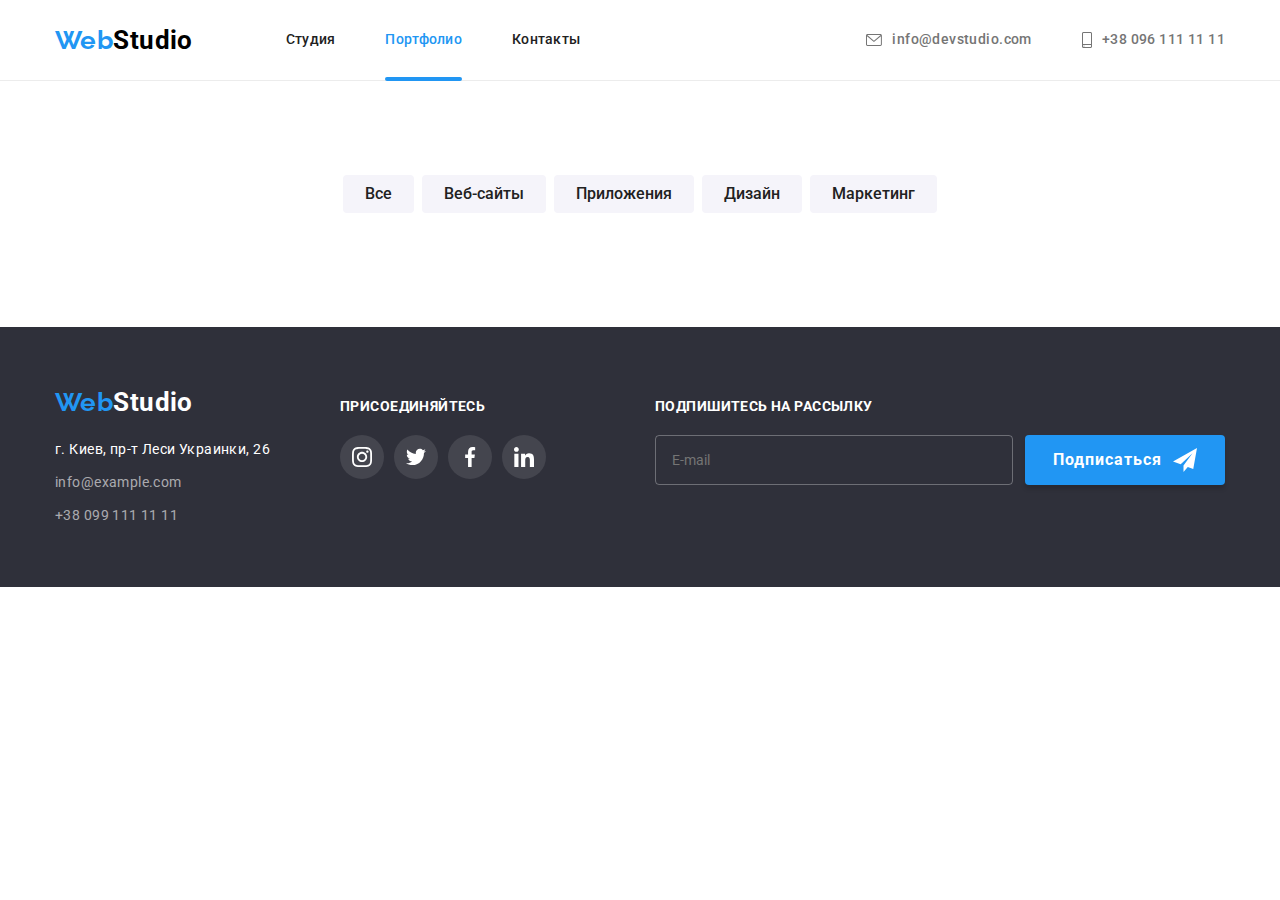
==== portfolio.html @ a195466e "add selection category in the filter" ====
<!DOCTYPE html>
<html lang="ru">
  <head>
    <meta charset="UTF-8" />
    <meta http-equiv="X-UA-Compatible" content="IE=edge" />
    <meta name="viewport" content="width=device-width, initial-scale=1.0" />
    <title>Portfolio</title>
    <link rel="preconnect" href="https://fonts.googleapis.com" />
    <link rel="preconnect" href="https://fonts.gstatic.com" crossorigin />
    <link
      href="https://fonts.googleapis.com/css2?family=Raleway:wght@700&family=Roboto:wght@400;500;700;900&display=swap"
      rel="stylesheet"
    />
    <link
      rel="stylesheet"
      href="https://cdnjs.cloudflare.com/ajax/libs/modern-normalize/1.1.0/modern-normalize.min.css"
    />
    <link rel="stylesheet" href="./css/main.min.css" />
  </head>
  <body>
    <header class="header">
      <div class="container header__container">
        <nav class="nav">
          <a href="" class="logo link header__logo"
            >Web<span class="header__logo--black">Studio</span></a
          >
          <button
            type="button"
            class="btn-menu"
            aria-expanded="false"
            aria-controls="mobile-menu"
            data-menu-button
          >
            <svg
              class="btn-menu__icons"
              width="40"
              height="40"
              aria-label="Переключатель мобильного меню"
            >
              <use href="./images/icon.svg#icon-menu" class="btn-menu__icon-menu"></use>
              <use href="./images/icon.svg#icon-close" class="btn-menu__icon-close"></use>
            </svg>
          </button>
          <div class="menu-container" data-menu id="mobile-menu">
            <ul class="nav__site list">
              <li class="nav__item">
                <a href="./index.html" class="nav__link link">Студия</a>
              </li>
              <li class="nav__item nav__item--active">
                <a href="" class="nav__link nav__link--active link">Портфолио</a>
              </li>
              <li class="nav__item"><a href="" class="nav__link link">Контакты</a></li>
            </ul>

            <ul class="contacts list">
              <li class="contacts__item">
                <a href="tel:+380961111111" class="contacts__link link">
                  <svg class="contacts__icon" width="10" height="16">
                    <use href="./images/sprite.svg#icon-smartphone"></use>
                  </svg>
                  +38 096 111 11 11
                </a>
              </li>
              <li class="contacts__item">
                <a href="mailto:info@devstudio.com" class="contacts__link link">
                  <svg class="contacts__icon" width="16" height="12">
                    <use href="./images/sprite.svg#icon-envelope"></use>
                  </svg>
                  info@devstudio.com</a
                >
              </li>
            </ul>

            <ul class="social-network list">
              <li class="social-network__list">
                <a
                  href=""
                  class="social-network__link link"
                  target="_blank"
                  rel="noreferrer noopener"
                  >Instagram</a
                >
              </li>
              <li class="social-network__list">
                <a
                  href=""
                  class="social-network__link link"
                  target="_blank"
                  rel="noreferrer noopener"
                  >Twitter</a
                >
              </li>
              <li class="social-network__list">
                <a
                  href=""
                  class="social-network__link link"
                  target="_blank"
                  rel="noreferrer noopener"
                  >Facebook</a
                >
              </li>
              <li class="social-network__list">
                <a
                  href=""
                  class="social-network__link link"
                  target="_blank"
                  rel="noreferrer noopener"
                  >LinkedIn</a
                >
              </li>
            </ul>
          </div>
        </nav>
      </div>
    </header>
    <main>
      <div class="container">
        <section class="portfolio section">
          <h1 class="visually-hidden">Наши работы</h1>
          <ul class="filter list portfolio__filter">
            <li class="filter__item">
              <button type="button" class="filter__button" data-name="all">Все</button>
            </li>
            <li class="filter__item">
              <button type="button" class="filter__button" data-name="web-sites">Веб-сайты</button>
            </li>
            <li class="filter__item">
              <button type="button" class="filter__button" data-name="applications">
                Приложения
              </button>
            </li>
            <li class="filter__item">
              <button type="button" class="filter__button" data-name="design">Дизайн</button>
            </li>
            <li class="filter__item">
              <button type="button" class="filter__button" data-name="marketing">Маркетинг</button>
            </li>
          </ul>
          <ul class="projects list"></ul>
        </section>
      </div>
    </main>
    <footer class="footer">
      <div class="container footer__container">
        <div class="footer__item">
          <a href="" class="logo link footer__logo"
            >Web<span class="footer__logo--white">Studio</span></a
          >
          <address class="address">
            <p class="address__text">г. Киев, пр-т Леси Украинки, 26</p>
            <ul class="list address__contacts">
              <li class="address__item">
                <a href="mailto:info@example.com" class="address__link link">info@example.com</a>
              </li>
              <li class="address__item">
                <a href="tel:+380991111111" class="address__link link">+38 099 111 11 11</a>
              </li>
            </ul>
          </address>
        </div>
        <div class="footer__item">
          <strong class="footer__title">присоединяйтесь</strong>
          <ul class="social list">
            <li class="social__item">
              <a
                href=""
                class="social__link link footer__link"
                target="_blank"
                rel="noreferrer noopener"
                ><svg class="social__icon footer__icon" aria-label="instagram">
                  <use href="./images/sprite.svg#icon-instagram"></use></svg
              ></a>
            </li>
            <li class="social__item">
              <a
                href=""
                class="social__link link footer__link"
                target="_blank"
                rel="noreferrer noopener"
              >
                <svg class="social__icon footer__icon" aria-label="twitter">
                  <use href="./images/sprite.svg#icon-twitter"></use></svg
              ></a>
            </li>
            <li class="social__item">
              <a
                href=""
                class="social__link link footer__link"
                target="_blank"
                rel="noreferrer noopener"
              >
                <svg class="social__icon footer__icon" aria-label="facebook">
                  <use href="./images/sprite.svg#icon-facebook"></use></svg
              ></a>
            </li>
            <li class="social__item">
              <a
                href=""
                class="social__link link footer__link"
                target="_blank"
                rel="noreferrer noopener"
                ><svg class="social__icon footer__icon" aria-label="linkedin">
                  <use href="./images/sprite.svg#icon-linkedin"></use></svg
              ></a>
            </li>
          </ul>
        </div>
        <div class="footer__item mailing">
          <b class="mailing__title">Подпишитесь на рассылку</b>
          <form class="mailing-form">
            <input
              type="email"
              name="mailing-email"
              placeholder="E-mail"
              class="mailing-form__input"
            />
            <button type="submit" class="btn-page mailing-form__btn">
              Подписаться
              <svg width="24" height="24" class="mailing-form__icon">
                <use href="./images/icon.svg#icon-send"></use>
              </svg>
            </button>
          </form>
        </div>
      </div>
    </footer>
    <script src="./js/mobile-menu.js" type="module"></script>
    <script src="./js/filter-projects.js" type="module"></script>
    <script src="./js/render-projects.js" type="module"></script>
  </body>
</html>
---- css/main.min.css ----
h1,h2,h3,h4,h5,h6,p,ul{margin:0;padding:0}body{background-color:#fff;color:#757575;font-family:"Roboto",sans-serif;font-size:14px;line-height:1.7;letter-spacing:.03em}body.modal-open{overflow:hidden}img{display:block;max-width:100%;height:auto}.link{text-decoration:none}.list{list-style:none}.visually-hidden{position:absolute;clip:rect(0 0 0 0);width:1px;height:1px;margin:-1px}.clients-menu__link,.quality-menu__icon,.contacts__link,.nav,.social__link,.btn-page{display:flex;align-items:center}.logo{font-family:Raleway;font-weight:700;font-size:26px;line-height:1.19;color:#2196f3;transition:color 250ms cubic-bezier(0.4, 0, 0.2, 1)}.btn-page{margin-left:auto;margin-right:auto;justify-content:space-between;border-style:none;border-radius:4px;min-width:200px;font-weight:700;font-size:16px;line-height:1.88;letter-spacing:.06em;color:#fff;background-color:#2196f3;cursor:pointer;box-shadow:0px 4px 4px rgba(0,0,0,.15);transition:color 250ms cubic-bezier(0.4, 0, 0.2, 1),background-color 250ms cubic-bezier(0.4, 0, 0.2, 1)}.btn-page:hover,.btn-page:focus{color:#212121;background-color:#f5f4fa}.container{margin:0 auto;padding-left:15px;padding-right:15px}@media screen and (min-width: 480px){.container{width:480px}}@media screen and (min-width: 768px){.container{width:768px}}@media screen and (min-width: 1200px){.container{width:1200px}}.section{padding-top:60px;padding-bottom:60px}@media screen and (min-width: 1200px){.section{padding-top:94px;padding-bottom:94px}}.title{margin-bottom:30px;font-weight:700;font-size:28px;line-height:1.18;text-align:center;letter-spacing:.03em;color:#212121}@media screen and (min-width: 1200px){.title{margin-bottom:50px;font-size:36px;line-height:1.17}}.social{display:flex;justify-content:center}.social__item{width:44px;height:44px}.social__item:not(:last-child){margin-right:10px}.social__link{justify-content:center;width:100%;height:100%;border-radius:50%;background-color:#fff;transition:background-color 250ms cubic-bezier(0.4, 0, 0.2, 1)}.social__link:hover,.social__link:focus{background-color:#2196f3}.social__icon{width:20px;height:20px;fill:#afb1b8;transition:fill 250ms cubic-bezier(0.4, 0, 0.2, 1)}.social__link:hover .social__icon,.social__link:focus .social__icon{fill:#fff}.backdrop{position:fixed;top:0;left:0;right:0;bottom:0;padding:94px 15px;overflow:auto;background-color:rgba(0,0,0,.2);opacity:1;z-index:3;transition:opacity 250ms cubic-bezier(0.4, 0, 0.2, 1),visibility 250ms cubic-bezier(0.4, 0, 0.2, 1)}.backdrop.is-hidden{visibility:hidden;opacity:0;pointer-events:none}.backdrop.is-hidden .modal{opacity:0;transform:translate(-50%, -50%),scale(0.1)}.modal{position:relative;padding:40px;background-color:#fff;box-shadow:0px 1px 3px rgba(0,0,0,.12),0px 1px 1px rgba(0,0,0,.14),0px 2px 1px rgba(0,0,0,.2);border-radius:4px;opacity:1;transform:scale(1);transition:transform 250ms cubic-bezier(0.4, 0, 0.2, 1),opacity 250ms cubic-bezier(0.4, 0, 0.2, 1)}@media screen and (min-width: 768px){.modal{position:absolute;top:50%;left:50%;max-width:450px;width:100%;height:auto;max-height:100%;transform:translate(-50%, -50%);overflow-y:auto}}@media screen and (min-width: 1200px){.modal{max-width:528px}}.modal__button{z-index:4;position:absolute;top:8px;right:8px;width:30px;height:30px;border-radius:50%;padding:0;display:flex;align-items:center;justify-content:center;border-style:none;border:1px solid rgba(0,0,0,.1);background-color:#fff;font-weight:700;cursor:pointer;transition:background-color 250ms cubic-bezier(0.4, 0, 0.2, 1)}.modal__icon{transition:fill 250ms cubic-bezier(0.4, 0, 0.2, 1)}.modal__button:hover .modal__icon,.modal__button:focus .modal__icon{fill:#2196f3}.modal__title{font-weight:700;font-size:20px;line-height:1.15;color:#212121;margin-bottom:12px;text-align:center}.header{position:relative;border-bottom:1px solid #ececec}@media screen and (min-width: 768px){.header__logo{margin-right:88px}}@media screen and (min-width: 1200px){.header__logo{margin-right:93px}}.header__logo--black{color:#000;font-family:"Roboto",sans-serif;transition:color 250ms cubic-bezier(0.4, 0, 0.2, 1)}.header__logo:hover .header__logo--black,.header__logo:focus .header__logo--black{color:#2196f3}.btn-menu{margin-top:10px;margin-bottom:10px;margin-left:auto;z-index:3;display:inline-flex;border-style:none;padding:0;cursor:pointer;background-color:rgba(0,0,0,0)}@media screen and (min-width: 768px){.btn-menu{display:none}}.btn-menu.is-open .btn-menu__icon-close{display:block}.btn-menu__icons{transition:fill 250ms cubic-bezier(0.4, 0, 0.2, 1)}.btn-menu:hover .btn-menu__icons,.btn-menu:focus .btn-menu__icons{fill:#2196f3}.btn-menu__icon-close{display:none}.btn-menu.is-open .btn-menu__icon-close{display:block}.btn-menu.is-open .btn-menu__icon-menu{display:none;fill:#000}@media screen and (max-width: 767px){.menu-container{display:flex;flex-direction:column;justify-content:space-between;visibility:hidden;opacity:0;pointer-events:none;position:absolute;top:0;left:0;width:100vw;height:100vh;padding:48px 40px;z-index:2;background-color:#fff;transform:translateY(-100%);transition:opacity 250ms cubic-bezier(0.4, 0, 0.2, 1),transform 250ms cubic-bezier(0.4, 0, 0.2, 1)}.menu-container.is-open{visibility:visible;opacity:1;pointer-events:visible;transform:translateY(0)}}@media screen and (min-width: 768px){.menu-container{display:flex;align-items:center;justify-content:space-between;flex-grow:1}}@media screen and (min-width: 768px){.nav__site{display:flex;align-items:center}}@media screen and (max-width: 767px){.nav__item:not(:last-child){margin-bottom:32px}.menu-container.is-open .nav__item{transform:translateX(-100%);animation:slideRight 250ms forwards;animation-delay:350ms}.menu-container.is-open .nav__item:nth-child(2){animation-delay:450ms}.menu-container.is-open .nav__item:last-child{animation-delay:550ms}}@keyframes slideRight{0%{transform:translateX(-100%)}100%{transform:translateX(0)}}@media screen and (min-width: 768px){.nav__item:not(last-child){margin-right:50px}}.nav__link{display:block;font-weight:500;font-size:40px;line-height:1.18;letter-spacing:.02em;color:#212121;transition:color 250ms cubic-bezier(0.4, 0, 0.2, 1)}.nav__link:hover,.nav__link:focus{color:#2196f3}@media screen and (min-width: 768px){.nav__link{padding-top:32px;padding-bottom:32px;font-size:14px;line-height:1.14}}.nav__link--active{color:#2196f3}@media screen and (min-width: 768px){.nav__item--active{position:relative}.nav__item--active::after{position:absolute;content:"";bottom:-1px;left:0;display:block;width:100%;height:4px;background-color:#2196f3;border-radius:2px}}@media screen and (max-width: 767px){.contacts{margin-bottom:64px}}@media screen and (min-width: 768px){.contacts{display:flex;flex-direction:column-reverse;margin-left:auto}}@media screen and (min-width: 1200px){.contacts{flex-direction:row-reverse}}@media screen and (max-width: 767px){.contacts__item:not(:last-child){margin-bottom:32px}}@media screen and (min-width: 768px)and (max-width: 1199px){.contacts__item:not(:first-child){margin-bottom:10px}}@media screen and (min-width: 1200px){.contacts__item:not(:first-child){margin-right:50px}}.contacts__link{font-family:Roboto;font-style:normal;font-weight:500;font-size:24px;line-height:1.17;color:inherit;fill:currentColor;transition:color 250ms cubic-bezier(0.4, 0, 0.2, 1)}.contacts__link:hover,.contacts__link:focus{color:#2196f3}@media screen and (min-width: 372px)and (max-width: 767px){.contacts__item:first-child .contacts__link{font-size:34px}}@media screen and (min-width: 768px){.contacts__link{font-size:12px}}@media screen and (min-width: 1200px){.contacts__link{font-size:14px;line-height:1.14}}.contacts__icon{display:none}@media screen and (min-width: 768px){.contacts__icon{display:block;margin-right:8px}}@media screen and (min-width: 1200px){.contacts__icon{display:block;margin-right:10px}}.social-network{display:flex;flex-wrap:wrap}@media screen and (min-width: 768px){.social-network{display:none}}.social-network__list{position:relative}.social-network__list:not(:last-child){margin-right:20px}@media screen and (min-width: 366px){.social-network__list:not(:last-child):after{position:absolute;top:0;right:-10px;content:"";display:block;width:1px;height:22px;background-color:rgba(33,33,33,.2)}}.social-network__link{display:block;font-weight:500;font-size:18px;line-height:1.22;letter-spacing:.02em;color:#2196f3;transition:color 250ms cubic-bezier(0.4, 0, 0.2, 1)}.social-network__link:hover,.social-network__link:focus{color:#757575}.hero{max-width:100%;padding-top:118px;padding-bottom:118px;margin-left:auto;margin-right:auto;background-image:linear-gradient(to right, rgba(47, 48, 58, 0.4), rgba(47, 48, 58, 0.4)),url(../images/hero-bg/hero-bg-480.jpg);background-repeat:no-repeat;background-position:center;background-size:cover;background-color:#c4c4c4;text-align:center}@media(min-device-pixel-ratio: 2),(min-resolution: 192dpi),(min-resolution: 2dppx){.hero{background-image:linear-gradient(to right, rgba(47, 48, 58, 0.4), rgba(47, 48, 58, 0.4)),url(../images/hero-bg/hero-bg-480@2x.jpg)}}@media screen and (min-width: 480px){.hero{background-image:linear-gradient(to right, rgba(47, 48, 58, 0.4), rgba(47, 48, 58, 0.4)),url(../images/hero-bg/hero-bg-768.jpg)}}@media screen and (min-width: 480px)and (min-device-pixel-ratio: 2),screen and (min-width: 480px)and (min-resolution: 192dpi),screen and (min-width: 480px)and (min-resolution: 2dppx){.hero{background-image:linear-gradient(to right, rgba(47, 48, 58, 0.4), rgba(47, 48, 58, 0.4)),url(../images/hero-bg/hero-bg-768@2x.jpg)}}@media screen and (min-width: 768px){.hero{background-image:linear-gradient(to right, rgba(47, 48, 58, 0.4), rgba(47, 48, 58, 0.4)),url(../images/hero-bg/hero-bg-1600.jpg)}}@media screen and (min-width: 768px)and (min-device-pixel-ratio: 2),screen and (min-width: 768px)and (min-resolution: 192dpi),screen and (min-width: 768px)and (min-resolution: 2dppx){.hero{background-image:linear-gradient(to right, rgba(47, 48, 58, 0.4), rgba(47, 48, 58, 0.4)),url(../images/hero-bg/hero-bg-1600@2x.jpg)}}@media screen and (min-width: 1200px){.hero{padding-top:200px;padding-bottom:200px}}.hero .btn-page{padding:10px 32px}.hero__title{margin-bottom:30px;font-weight:900;font-size:20px;line-height:1.62;letter-spacing:.06em;text-transform:uppercase;color:#fff}@media screen and (min-width: 480px){.hero__title{font-size:26px}}@media screen and (min-width: 1200px){.hero__title{font-size:44px;line-height:1.36}}@media screen and (min-width: 768px){.quality-menu{display:flex;flex-wrap:wrap;margin-top:-30px;margin-left:-30px}}@media screen and (min-width: 768px){.quality-menu__item{width:calc((100% / 2) - 30px);margin-top:30px;margin-left:30px}}@media screen and (min-width: 1200px){.quality-menu__item{width:calc((100% / 4) - 30px);margin-top:30px;margin-left:30px}}@media screen and (max-width: 767px){.quality-menu__item:not(:last-child){margin-bottom:30px}}.quality-menu__icon{margin-bottom:30px;justify-content:center;padding-top:25px;padding-bottom:25px;background-color:#f5f4fa;border-radius:4px}.quality-menu__title{margin-bottom:10px;font-size:14px;font-weight:700;line-height:1.14;text-transform:uppercase;color:#212121}@media screen and (max-width: 767px){.quality-menu__title{text-align:center}}.work{padding-top:0}@media screen and (max-width: 1199px){.work{display:none}}.work-menu{display:flex;flex-wrap:wrap;margin-top:-30px;margin-left:-30px}.work-menu__item{width:calc((100% / 3) - 30px);margin-top:30px;margin-left:30px}.work-menu__overlay{position:relative}.work-menu__text{position:absolute;bottom:0;left:0;right:0;padding-top:27px;padding-bottom:27px;font-weight:700;line-height:1.14;text-align:center;text-transform:uppercase;background:rgba(47,48,58,.8);color:#fff}.team{background-color:#f5f4fa}@media screen and (min-width: 768px){.teammates{display:flex;flex-wrap:wrap;margin-top:-30px;margin-left:-30px}}.teammates__item{background-color:#fff;box-shadow:0px 1px 3px rgba(0,0,0,.12),0px 1px 1px rgba(0,0,0,.14),0px 2px 1px rgba(0,0,0,.2);border-radius:0px 0px 4px 4px}@media screen and (min-width: 768px){.teammates__item{width:calc((100% / 2) - 30px);margin-top:30px;margin-left:30px}}@media screen and (min-width: 1200px){.teammates__item{width:calc((100% / 4) - 30px);margin-top:30px;margin-left:30px}}@media screen and (max-width: 767px){.teammates__item:not(:last-child){margin-bottom:30px}}.teammates__meta{padding-top:30px;padding-bottom:30px;text-align:center}.teammates__title{margin-bottom:10px;font-weight:500;font-size:16px;line-height:1.19;color:#212121}.teammates__text{margin-bottom:16px;font-size:16px;line-height:1.19;text-align:center}.clients-menu{display:flex;flex-wrap:wrap;margin-top:-30px;margin-left:-30px}.clients-menu__item{width:calc((100% / 2) - 30px);margin-top:30px;margin-left:30px;height:92px}@media screen and (min-width: 768px){.clients-menu__item{width:calc((100% / 3) - 30px);margin-top:30px;margin-left:30px}}@media screen and (min-width: 1200px){.clients-menu__item{width:calc((100% / 6) - 30px);margin-top:30px;margin-left:30px}}.clients-menu__link{justify-content:center;width:100%;height:100%;border:1px solid #afb1b8;border-radius:4px;transition:border-color 250ms cubic-bezier(0.4, 0, 0.2, 1)}.clients-menu__link:hover,.clients-menu__link:focus{border-color:#2196f3}.clients-menu__icon{fill:#afb1b8;transition:fill 250ms cubic-bezier(0.4, 0, 0.2, 1)}.clients-menu__link:hover .clients-menu__icon,.clients-menu__link:focus .clients-menu__icon{fill:#2196f3}.footer{padding-top:60px;padding-bottom:60px;background-color:#2f303a}@media screen and (max-width: 1199px){.footer__container{text-align:center}}@media screen and (min-width: 768px){.footer__container{display:flex;flex-wrap:wrap;align-items:baseline;justify-content:space-around}}@media screen and (max-width: 1199px){.footer__item:not(:last-child){margin-bottom:60px}}@media screen and (min-width: 1200px){.footer__item:first-child{margin-right:70px}}@media screen and (min-width: 1200px){.footer__item:last-child{margin-left:auto}}.footer__logo{display:block;margin-bottom:20px}.footer__logo:hover,.footer__logo:focus{color:#fff}.footer__logo--white{font-family:"Roboto",sans-serif;color:#fff}.address__text{margin-bottom:9px;font-style:normal;color:#fff}.address__contacts{flex-direction:column}.address__contacts>.address__item:not(:last-child){margin-bottom:9px}.address__link{font-style:normal;color:rgba(255,255,255,.6);transition:color 250ms cubic-bezier(0.4, 0, 0.2, 1)}.address__link:hover,.address__link:focus{color:#2196f3}.footer__title{display:inline-block;margin-bottom:20px;font-weight:700;font-size:14px;line-height:1.14;text-transform:uppercase;color:#fff}.footer__link{background-color:rgba(255,255,255,.1);transition:background-color 250ms cubic-bezier(0.4, 0, 0.2, 1)}.footer__icon{fill:#fff;transition:fill 250ms cubic-bezier(0.4, 0, 0.2, 1)}.mailing__title{display:inline-block;margin-bottom:20px;font-weight:700;font-size:14px;line-height:1.14;text-transform:uppercase;color:#fff}@media screen and (min-width: 1200px){.mailing-form{display:flex}}.mailing-form__input{width:90%;height:50px;padding:15px 16px;border:1px solid rgba(255,255,255,.3);box-sizing:border-box;border-radius:4px;background-color:rgba(0,0,0,0);color:#fff;transition:border 250ms cubic-bezier(0.4, 0, 0.2, 1)}.mailing-form__input:hover,.mailing-form__input:focus{outline:none;border-color:#2196f3}@media screen and (max-width: 1199px){.mailing-form__input{margin-bottom:20px}}@media screen and (min-width: 480px){.mailing-form__input{width:450px}}@media screen and (min-width: 1200px){.mailing-form__input{width:358px;margin-right:12px}}.mailing-form__btn{padding:10px 28px}.mailing-form__icon{fill:#fff;transition:fill 250ms cubic-bezier(0.4, 0, 0.2, 1)}.mailing-form__btn:hover .mailing-form__icon,.mailing-form__btn:focus .mailing-form__icon{fill:#2196f3}.portfolio__filter{display:flex;margin-bottom:40px;flex-wrap:wrap}@media screen and (min-width: 768px){.portfolio__filter{justify-content:center;margin-bottom:30px}}@media screen and (min-width: 1200px){.portfolio__filter{justify-content:center;margin-bottom:50px}}@media screen and (max-width: 767px){.filter__item:nth-child(-n+3){margin-bottom:15px}}.filter__item:not(:last-child){margin-right:8px}.filter__button{border-style:none;border-radius:4px;padding:6px 22px;cursor:pointer;color:#212121;background-color:#f5f4fa;font-weight:500;font-size:16px;line-height:1.63;transition:color 250ms cubic-bezier(0.4, 0, 0.2, 1),background-color 250ms cubic-bezier(0.4, 0, 0.2, 1),box-shadow 250ms cubic-bezier(0.4, 0, 0.2, 1)}.filter__button:hover,.filter__button:focus{color:#fff;background-color:#2196f3;box-shadow:0px 3px 1px rgba(0,0,0,.1),0px 1px 2px rgba(0,0,0,.08),0px 2px 2px rgba(0,0,0,.12)}.filter__button--active{color:#fff;background-color:#2196f3;transition:color 250ms cubic-bezier(0.4, 0, 0.2, 1),background-color 250ms cubic-bezier(0.4, 0, 0.2, 1),box-shadow 250ms cubic-bezier(0.4, 0, 0.2, 1)}@media screen and (min-width: 768px){.projects{display:flex;flex-wrap:wrap;margin-top:-30px;margin-left:-30px}}@media screen and (min-width: 768px){.projects__item{width:calc((100% / 2) - 30px);margin-top:30px;margin-left:30px}}@media screen and (min-width: 1200px){.projects__item{width:calc((100% / 3) - 30px);margin-top:30px;margin-left:30px}}.projects__item:not(:last-child){margin-bottom:30px}.projects__link{display:block;transition:box-shadow 250ms cubic-bezier(0.4, 0, 0.2, 1)}.projects__link:hover,.projects__link:focus{box-shadow:0px 1px 1px rgba(0,0,0,.12),0px 4px 4px rgba(0,0,0,.06),1px 4px 6px rgba(0,0,0,.16)}@media screen and (min-width: 768px){.projects__link{display:flex;flex-direction:column}}@media screen and (min-width: 768px)and (max-width: 1199px){.projects__link{height:100%}}@media screen and (min-width: 1200px){.projects__link{max-height:100%}}.projects__meta{padding:20px 24px;border-right:1px solid #eee;border-bottom:1px solid #eee;border-left:1px solid #eee}@media screen and (max-width: 1199px){.projects__meta{flex-grow:1}}.projects__title{margin-bottom:4px;font-weight:700;font-size:18px;line-height:2;letter-spacing:.06em;color:#212121}.projects__text{font-size:16px;line-height:1.88;color:#757575}.projects__overlay{position:relative;overflow:hidden}.projects__overlay-text{position:absolute;top:0;left:0;width:100%;height:100%;padding:77px 24px;font-size:18px;line-height:1.56;color:#fff;background-color:rgba(33,150,243,.9);transform:translateY(100%);transition:transform 250ms cubic-bezier(0.4, 0, 0.2, 1)}.projects__link:hover .projects__overlay-text,.projects__link:focus .projects__overlay-text{transform:translateY(0)}@media screen and (max-width: 479px){.projects__overlay-text{font-size:12px;line-height:1.75}}@media screen and (min-width: 786px){.projects__overlay-text{padding:49px 24px}}@media screen and (min-width: 1200px){.projects__overlay-text{padding:63px 24px}}.modal-form__group{margin-bottom:10px}.modal-form__group:nth-last-of-type(2){margin-bottom:20px}.modal-form__group:last-of-type{margin-bottom:30px}.modal-group__field{margin-bottom:10px}.modal-group__label{font-size:12px;line-height:1.17;letter-spacing:.01em}.modal-group__overlay{position:relative;display:block}.modal-group__input{width:100%;height:40px;padding:11px 12px 11px 42px;border:1px solid rgba(33,33,33,.2);border-radius:4px;transition:border 250ms cubic-bezier(0.4, 0, 0.2, 1)}.modal-group__input:focus,.modal-group__input:hover,.modal-group__input:not(:placeholder-shown){border-color:#2196f3;outline:none}.modal-group__icon{width:18px;height:18px;position:absolute;top:50%;left:12px;transform:translateY(-50%);transition:fill 250ms cubic-bezier(0.4, 0, 0.2, 1)}.modal-group__input:focus+.modal-group__icon,.modal-group__input:hover+.modal-group__icon,.modal-group__input:not(:placeholder-shown)+.modal-group__icon{fill:#2196f3}.modal-group__input--comment{height:120px;padding:12px 16px;resize:none}.agreement__checkbox{position:absolute;width:1px;height:1px;margin:-1px;border:none;padding:0;clip:rect(0 0 0 0);overflow:hidden}.agreement__check{width:16px;height:15px;display:flex;margin-right:5px;border:2px solid #212121;border-radius:2px;transition:border 250ms cubic-bezier(0.4, 0, 0.2, 1)}.agreement__checkbox:focus~.agreement__check{border-color:#2196f3}.agreement__field:hover .agreement__check{border-color:#2196f3}.agreement__checkbox:checked~.agreement__check{border-color:#2196f3;background-color:#2196f3}.agreement__icon{fill:rgba(0,0,0,0)}.agreement__checkbox:checked~.agreement__check .agreement__icon{fill:#fff}.agreement__field{display:flex;justify-content:center;align-items:center;cursor:pointer;font-size:12px;line-height:1.17}@media screen and (min-width: 1200px){.agreement__field{font-size:14px;line-height:1.7}}@media screen and (min-width: 1200px){.agreement__text{margin-right:5px}}.agreement__link{position:relative;text-decoration-line:none;color:#2196f3;transition:color 250ms cubic-bezier(0.4, 0, 0.2, 1)}.agreement__link:after{position:absolute;content:"";display:block;bottom:1%;left:0;width:100%;height:1px;background-color:#2196f3}.agreement__link:hover,.agreement__link:focus{color:#757575}.modal-form__btn{padding:10px 55px;background-color:#188ce8}/*# sourceMappingURL=main.min.css.map */
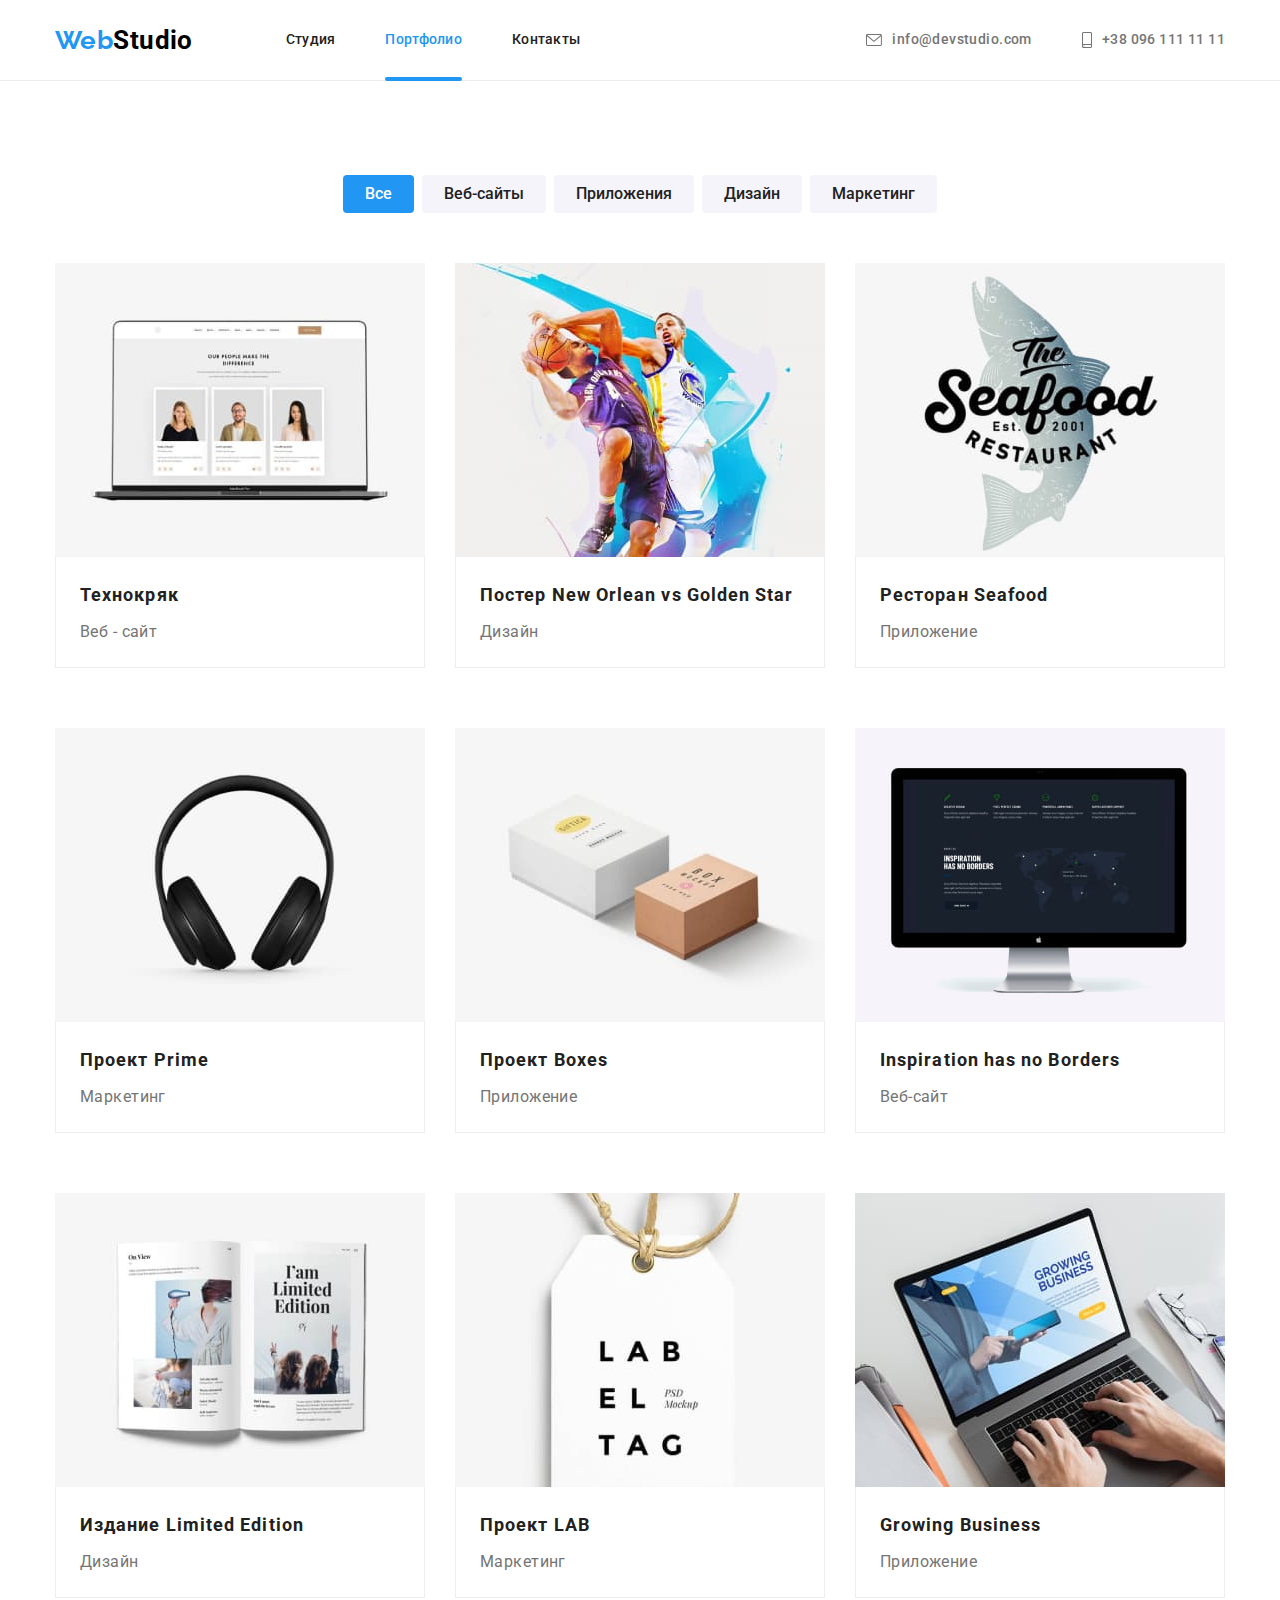
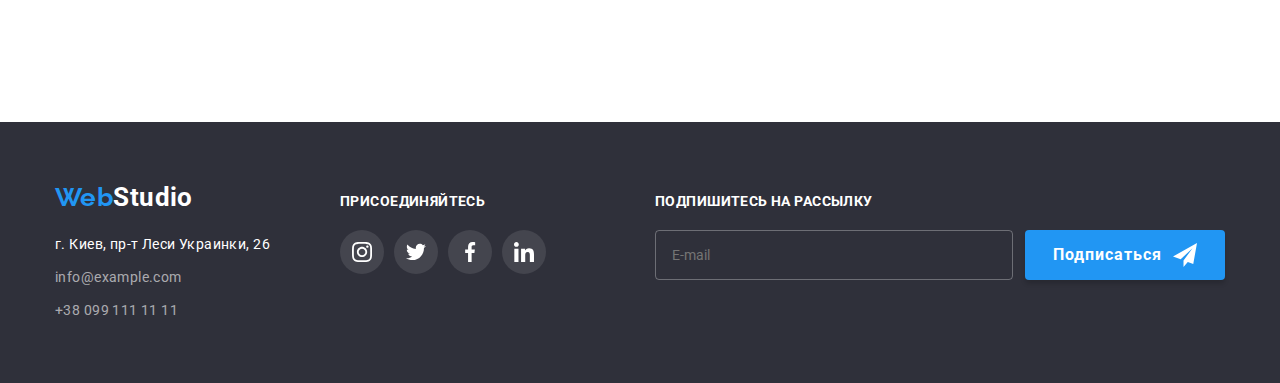
==== commit 09c43187: "fix v.1.2 render-projects.js and projects.js" ====
--- a/portfolio.html
+++ b/portfolio.html
@@ -224,8 +224,7 @@
         </div>
       </div>
     </footer>
+    <script src="./js/render-projects.js" type="module"></script>
     <script src="./js/mobile-menu.js" type="module"></script>
-    <script src="./js/filter-projects.js" type="module"></script>
-    <script src="./js/render-projects.js" type="module"></script>
   </body>
 </html>
--- a/css/main.min.css
+++ b/css/main.min.css
@@ -1 +1 @@
-h1,h2,h3,h4,h5,h6,p,ul{margin:0;padding:0}body{background-color:#fff;color:#757575;font-family:"Roboto",sans-serif;font-size:14px;line-height:1.7;letter-spacing:.03em}body.modal-open{overflow:hidden}img{display:block;max-width:100%;height:auto}.link{text-decoration:none}.list{list-style:none}.visually-hidden{position:absolute;clip:rect(0 0 0 0);width:1px;height:1px;margin:-1px}.clients-menu__link,.quality-menu__icon,.contacts__link,.nav,.social__link,.btn-page{display:flex;align-items:center}.logo{font-family:Raleway;font-weight:700;font-size:26px;line-height:1.19;color:#2196f3;transition:color 250ms cubic-bezier(0.4, 0, 0.2, 1)}.btn-page{margin-left:auto;margin-right:auto;justify-content:space-between;border-style:none;border-radius:4px;min-width:200px;font-weight:700;font-size:16px;line-height:1.88;letter-spacing:.06em;color:#fff;background-color:#2196f3;cursor:pointer;box-shadow:0px 4px 4px rgba(0,0,0,.15);transition:color 250ms cubic-bezier(0.4, 0, 0.2, 1),background-color 250ms cubic-bezier(0.4, 0, 0.2, 1)}.btn-page:hover,.btn-page:focus{color:#212121;background-color:#f5f4fa}.container{margin:0 auto;padding-left:15px;padding-right:15px}@media screen and (min-width: 480px){.container{width:480px}}@media screen and (min-width: 768px){.container{width:768px}}@media screen and (min-width: 1200px){.container{width:1200px}}.section{padding-top:60px;padding-bottom:60px}@media screen and (min-width: 1200px){.section{padding-top:94px;padding-bottom:94px}}.title{margin-bottom:30px;font-weight:700;font-size:28px;line-height:1.18;text-align:center;letter-spacing:.03em;color:#212121}@media screen and (min-width: 1200px){.title{margin-bottom:50px;font-size:36px;line-height:1.17}}.social{display:flex;justify-content:center}.social__item{width:44px;height:44px}.social__item:not(:last-child){margin-right:10px}.social__link{justify-content:center;width:100%;height:100%;border-radius:50%;background-color:#fff;transition:background-color 250ms cubic-bezier(0.4, 0, 0.2, 1)}.social__link:hover,.social__link:focus{background-color:#2196f3}.social__icon{width:20px;height:20px;fill:#afb1b8;transition:fill 250ms cubic-bezier(0.4, 0, 0.2, 1)}.social__link:hover .social__icon,.social__link:focus .social__icon{fill:#fff}.backdrop{position:fixed;top:0;left:0;right:0;bottom:0;padding:94px 15px;overflow:auto;background-color:rgba(0,0,0,.2);opacity:1;z-index:3;transition:opacity 250ms cubic-bezier(0.4, 0, 0.2, 1),visibility 250ms cubic-bezier(0.4, 0, 0.2, 1)}.backdrop.is-hidden{visibility:hidden;opacity:0;pointer-events:none}.backdrop.is-hidden .modal{opacity:0;transform:translate(-50%, -50%),scale(0.1)}.modal{position:relative;padding:40px;background-color:#fff;box-shadow:0px 1px 3px rgba(0,0,0,.12),0px 1px 1px rgba(0,0,0,.14),0px 2px 1px rgba(0,0,0,.2);border-radius:4px;opacity:1;transform:scale(1);transition:transform 250ms cubic-bezier(0.4, 0, 0.2, 1),opacity 250ms cubic-bezier(0.4, 0, 0.2, 1)}@media screen and (min-width: 768px){.modal{position:absolute;top:50%;left:50%;max-width:450px;width:100%;height:auto;max-height:100%;transform:translate(-50%, -50%);overflow-y:auto}}@media screen and (min-width: 1200px){.modal{max-width:528px}}.modal__button{z-index:4;position:absolute;top:8px;right:8px;width:30px;height:30px;border-radius:50%;padding:0;display:flex;align-items:center;justify-content:center;border-style:none;border:1px solid rgba(0,0,0,.1);background-color:#fff;font-weight:700;cursor:pointer;transition:background-color 250ms cubic-bezier(0.4, 0, 0.2, 1)}.modal__icon{transition:fill 250ms cubic-bezier(0.4, 0, 0.2, 1)}.modal__button:hover .modal__icon,.modal__button:focus .modal__icon{fill:#2196f3}.modal__title{font-weight:700;font-size:20px;line-height:1.15;color:#212121;margin-bottom:12px;text-align:center}.header{position:relative;border-bottom:1px solid #ececec}@media screen and (min-width: 768px){.header__logo{margin-right:88px}}@media screen and (min-width: 1200px){.header__logo{margin-right:93px}}.header__logo--black{color:#000;font-family:"Roboto",sans-serif;transition:color 250ms cubic-bezier(0.4, 0, 0.2, 1)}.header__logo:hover .header__logo--black,.header__logo:focus .header__logo--black{color:#2196f3}.btn-menu{margin-top:10px;margin-bottom:10px;margin-left:auto;z-index:3;display:inline-flex;border-style:none;padding:0;cursor:pointer;background-color:rgba(0,0,0,0)}@media screen and (min-width: 768px){.btn-menu{display:none}}.btn-menu.is-open .btn-menu__icon-close{display:block}.btn-menu__icons{transition:fill 250ms cubic-bezier(0.4, 0, 0.2, 1)}.btn-menu:hover .btn-menu__icons,.btn-menu:focus .btn-menu__icons{fill:#2196f3}.btn-menu__icon-close{display:none}.btn-menu.is-open .btn-menu__icon-close{display:block}.btn-menu.is-open .btn-menu__icon-menu{display:none;fill:#000}@media screen and (max-width: 767px){.menu-container{display:flex;flex-direction:column;justify-content:space-between;visibility:hidden;opacity:0;pointer-events:none;position:absolute;top:0;left:0;width:100vw;height:100vh;padding:48px 40px;z-index:2;background-color:#fff;transform:translateY(-100%);transition:opacity 250ms cubic-bezier(0.4, 0, 0.2, 1),transform 250ms cubic-bezier(0.4, 0, 0.2, 1)}.menu-container.is-open{visibility:visible;opacity:1;pointer-events:visible;transform:translateY(0)}}@media screen and (min-width: 768px){.menu-container{display:flex;align-items:center;justify-content:space-between;flex-grow:1}}@media screen and (min-width: 768px){.nav__site{display:flex;align-items:center}}@media screen and (max-width: 767px){.nav__item:not(:last-child){margin-bottom:32px}.menu-container.is-open .nav__item{transform:translateX(-100%);animation:slideRight 250ms forwards;animation-delay:350ms}.menu-container.is-open .nav__item:nth-child(2){animation-delay:450ms}.menu-container.is-open .nav__item:last-child{animation-delay:550ms}}@keyframes slideRight{0%{transform:translateX(-100%)}100%{transform:translateX(0)}}@media screen and (min-width: 768px){.nav__item:not(last-child){margin-right:50px}}.nav__link{display:block;font-weight:500;font-size:40px;line-height:1.18;letter-spacing:.02em;color:#212121;transition:color 250ms cubic-bezier(0.4, 0, 0.2, 1)}.nav__link:hover,.nav__link:focus{color:#2196f3}@media screen and (min-width: 768px){.nav__link{padding-top:32px;padding-bottom:32px;font-size:14px;line-height:1.14}}.nav__link--active{color:#2196f3}@media screen and (min-width: 768px){.nav__item--active{position:relative}.nav__item--active::after{position:absolute;content:"";bottom:-1px;left:0;display:block;width:100%;height:4px;background-color:#2196f3;border-radius:2px}}@media screen and (max-width: 767px){.contacts{margin-bottom:64px}}@media screen and (min-width: 768px){.contacts{display:flex;flex-direction:column-reverse;margin-left:auto}}@media screen and (min-width: 1200px){.contacts{flex-direction:row-reverse}}@media screen and (max-width: 767px){.contacts__item:not(:last-child){margin-bottom:32px}}@media screen and (min-width: 768px)and (max-width: 1199px){.contacts__item:not(:first-child){margin-bottom:10px}}@media screen and (min-width: 1200px){.contacts__item:not(:first-child){margin-right:50px}}.contacts__link{font-family:Roboto;font-style:normal;font-weight:500;font-size:24px;line-height:1.17;color:inherit;fill:currentColor;transition:color 250ms cubic-bezier(0.4, 0, 0.2, 1)}.contacts__link:hover,.contacts__link:focus{color:#2196f3}@media screen and (min-width: 372px)and (max-width: 767px){.contacts__item:first-child .contacts__link{font-size:34px}}@media screen and (min-width: 768px){.contacts__link{font-size:12px}}@media screen and (min-width: 1200px){.contacts__link{font-size:14px;line-height:1.14}}.contacts__icon{display:none}@media screen and (min-width: 768px){.contacts__icon{display:block;margin-right:8px}}@media screen and (min-width: 1200px){.contacts__icon{display:block;margin-right:10px}}.social-network{display:flex;flex-wrap:wrap}@media screen and (min-width: 768px){.social-network{display:none}}.social-network__list{position:relative}.social-network__list:not(:last-child){margin-right:20px}@media screen and (min-width: 366px){.social-network__list:not(:last-child):after{position:absolute;top:0;right:-10px;content:"";display:block;width:1px;height:22px;background-color:rgba(33,33,33,.2)}}.social-network__link{display:block;font-weight:500;font-size:18px;line-height:1.22;letter-spacing:.02em;color:#2196f3;transition:color 250ms cubic-bezier(0.4, 0, 0.2, 1)}.social-network__link:hover,.social-network__link:focus{color:#757575}.hero{max-width:100%;padding-top:118px;padding-bottom:118px;margin-left:auto;margin-right:auto;background-image:linear-gradient(to right, rgba(47, 48, 58, 0.4), rgba(47, 48, 58, 0.4)),url(../images/hero-bg/hero-bg-480.jpg);background-repeat:no-repeat;background-position:center;background-size:cover;background-color:#c4c4c4;text-align:center}@media(min-device-pixel-ratio: 2),(min-resolution: 192dpi),(min-resolution: 2dppx){.hero{background-image:linear-gradient(to right, rgba(47, 48, 58, 0.4), rgba(47, 48, 58, 0.4)),url(../images/hero-bg/hero-bg-480@2x.jpg)}}@media screen and (min-width: 480px){.hero{background-image:linear-gradient(to right, rgba(47, 48, 58, 0.4), rgba(47, 48, 58, 0.4)),url(../images/hero-bg/hero-bg-768.jpg)}}@media screen and (min-width: 480px)and (min-device-pixel-ratio: 2),screen and (min-width: 480px)and (min-resolution: 192dpi),screen and (min-width: 480px)and (min-resolution: 2dppx){.hero{background-image:linear-gradient(to right, rgba(47, 48, 58, 0.4), rgba(47, 48, 58, 0.4)),url(../images/hero-bg/hero-bg-768@2x.jpg)}}@media screen and (min-width: 768px){.hero{background-image:linear-gradient(to right, rgba(47, 48, 58, 0.4), rgba(47, 48, 58, 0.4)),url(../images/hero-bg/hero-bg-1600.jpg)}}@media screen and (min-width: 768px)and (min-device-pixel-ratio: 2),screen and (min-width: 768px)and (min-resolution: 192dpi),screen and (min-width: 768px)and (min-resolution: 2dppx){.hero{background-image:linear-gradient(to right, rgba(47, 48, 58, 0.4), rgba(47, 48, 58, 0.4)),url(../images/hero-bg/hero-bg-1600@2x.jpg)}}@media screen and (min-width: 1200px){.hero{padding-top:200px;padding-bottom:200px}}.hero .btn-page{padding:10px 32px}.hero__title{margin-bottom:30px;font-weight:900;font-size:20px;line-height:1.62;letter-spacing:.06em;text-transform:uppercase;color:#fff}@media screen and (min-width: 480px){.hero__title{font-size:26px}}@media screen and (min-width: 1200px){.hero__title{font-size:44px;line-height:1.36}}@media screen and (min-width: 768px){.quality-menu{display:flex;flex-wrap:wrap;margin-top:-30px;margin-left:-30px}}@media screen and (min-width: 768px){.quality-menu__item{width:calc((100% / 2) - 30px);margin-top:30px;margin-left:30px}}@media screen and (min-width: 1200px){.quality-menu__item{width:calc((100% / 4) - 30px);margin-top:30px;margin-left:30px}}@media screen and (max-width: 767px){.quality-menu__item:not(:last-child){margin-bottom:30px}}.quality-menu__icon{margin-bottom:30px;justify-content:center;padding-top:25px;padding-bottom:25px;background-color:#f5f4fa;border-radius:4px}.quality-menu__title{margin-bottom:10px;font-size:14px;font-weight:700;line-height:1.14;text-transform:uppercase;color:#212121}@media screen and (max-width: 767px){.quality-menu__title{text-align:center}}.work{padding-top:0}@media screen and (max-width: 1199px){.work{display:none}}.work-menu{display:flex;flex-wrap:wrap;margin-top:-30px;margin-left:-30px}.work-menu__item{width:calc((100% / 3) - 30px);margin-top:30px;margin-left:30px}.work-menu__overlay{position:relative}.work-menu__text{position:absolute;bottom:0;left:0;right:0;padding-top:27px;padding-bottom:27px;font-weight:700;line-height:1.14;text-align:center;text-transform:uppercase;background:rgba(47,48,58,.8);color:#fff}.team{background-color:#f5f4fa}@media screen and (min-width: 768px){.teammates{display:flex;flex-wrap:wrap;margin-top:-30px;margin-left:-30px}}.teammates__item{background-color:#fff;box-shadow:0px 1px 3px rgba(0,0,0,.12),0px 1px 1px rgba(0,0,0,.14),0px 2px 1px rgba(0,0,0,.2);border-radius:0px 0px 4px 4px}@media screen and (min-width: 768px){.teammates__item{width:calc((100% / 2) - 30px);margin-top:30px;margin-left:30px}}@media screen and (min-width: 1200px){.teammates__item{width:calc((100% / 4) - 30px);margin-top:30px;margin-left:30px}}@media screen and (max-width: 767px){.teammates__item:not(:last-child){margin-bottom:30px}}.teammates__meta{padding-top:30px;padding-bottom:30px;text-align:center}.teammates__title{margin-bottom:10px;font-weight:500;font-size:16px;line-height:1.19;color:#212121}.teammates__text{margin-bottom:16px;font-size:16px;line-height:1.19;text-align:center}.clients-menu{display:flex;flex-wrap:wrap;margin-top:-30px;margin-left:-30px}.clients-menu__item{width:calc((100% / 2) - 30px);margin-top:30px;margin-left:30px;height:92px}@media screen and (min-width: 768px){.clients-menu__item{width:calc((100% / 3) - 30px);margin-top:30px;margin-left:30px}}@media screen and (min-width: 1200px){.clients-menu__item{width:calc((100% / 6) - 30px);margin-top:30px;margin-left:30px}}.clients-menu__link{justify-content:center;width:100%;height:100%;border:1px solid #afb1b8;border-radius:4px;transition:border-color 250ms cubic-bezier(0.4, 0, 0.2, 1)}.clients-menu__link:hover,.clients-menu__link:focus{border-color:#2196f3}.clients-menu__icon{fill:#afb1b8;transition:fill 250ms cubic-bezier(0.4, 0, 0.2, 1)}.clients-menu__link:hover .clients-menu__icon,.clients-menu__link:focus .clients-menu__icon{fill:#2196f3}.footer{padding-top:60px;padding-bottom:60px;background-color:#2f303a}@media screen and (max-width: 1199px){.footer__container{text-align:center}}@media screen and (min-width: 768px){.footer__container{display:flex;flex-wrap:wrap;align-items:baseline;justify-content:space-around}}@media screen and (max-width: 1199px){.footer__item:not(:last-child){margin-bottom:60px}}@media screen and (min-width: 1200px){.footer__item:first-child{margin-right:70px}}@media screen and (min-width: 1200px){.footer__item:last-child{margin-left:auto}}.footer__logo{display:block;margin-bottom:20px}.footer__logo:hover,.footer__logo:focus{color:#fff}.footer__logo--white{font-family:"Roboto",sans-serif;color:#fff}.address__text{margin-bottom:9px;font-style:normal;color:#fff}.address__contacts{flex-direction:column}.address__contacts>.address__item:not(:last-child){margin-bottom:9px}.address__link{font-style:normal;color:rgba(255,255,255,.6);transition:color 250ms cubic-bezier(0.4, 0, 0.2, 1)}.address__link:hover,.address__link:focus{color:#2196f3}.footer__title{display:inline-block;margin-bottom:20px;font-weight:700;font-size:14px;line-height:1.14;text-transform:uppercase;color:#fff}.footer__link{background-color:rgba(255,255,255,.1);transition:background-color 250ms cubic-bezier(0.4, 0, 0.2, 1)}.footer__icon{fill:#fff;transition:fill 250ms cubic-bezier(0.4, 0, 0.2, 1)}.mailing__title{display:inline-block;margin-bottom:20px;font-weight:700;font-size:14px;line-height:1.14;text-transform:uppercase;color:#fff}@media screen and (min-width: 1200px){.mailing-form{display:flex}}.mailing-form__input{width:90%;height:50px;padding:15px 16px;border:1px solid rgba(255,255,255,.3);box-sizing:border-box;border-radius:4px;background-color:rgba(0,0,0,0);color:#fff;transition:border 250ms cubic-bezier(0.4, 0, 0.2, 1)}.mailing-form__input:hover,.mailing-form__input:focus{outline:none;border-color:#2196f3}@media screen and (max-width: 1199px){.mailing-form__input{margin-bottom:20px}}@media screen and (min-width: 480px){.mailing-form__input{width:450px}}@media screen and (min-width: 1200px){.mailing-form__input{width:358px;margin-right:12px}}.mailing-form__btn{padding:10px 28px}.mailing-form__icon{fill:#fff;transition:fill 250ms cubic-bezier(0.4, 0, 0.2, 1)}.mailing-form__btn:hover .mailing-form__icon,.mailing-form__btn:focus .mailing-form__icon{fill:#2196f3}.portfolio__filter{display:flex;margin-bottom:40px;flex-wrap:wrap}@media screen and (min-width: 768px){.portfolio__filter{justify-content:center;margin-bottom:30px}}@media screen and (min-width: 1200px){.portfolio__filter{justify-content:center;margin-bottom:50px}}@media screen and (max-width: 767px){.filter__item:nth-child(-n+3){margin-bottom:15px}}.filter__item:not(:last-child){margin-right:8px}.filter__button{border-style:none;border-radius:4px;padding:6px 22px;cursor:pointer;color:#212121;background-color:#f5f4fa;font-weight:500;font-size:16px;line-height:1.63;transition:color 250ms cubic-bezier(0.4, 0, 0.2, 1),background-color 250ms cubic-bezier(0.4, 0, 0.2, 1),box-shadow 250ms cubic-bezier(0.4, 0, 0.2, 1)}.filter__button:hover,.filter__button:focus{color:#fff;background-color:#2196f3;box-shadow:0px 3px 1px rgba(0,0,0,.1),0px 1px 2px rgba(0,0,0,.08),0px 2px 2px rgba(0,0,0,.12)}.filter__button--active{color:#fff;background-color:#2196f3;transition:color 250ms cubic-bezier(0.4, 0, 0.2, 1),background-color 250ms cubic-bezier(0.4, 0, 0.2, 1),box-shadow 250ms cubic-bezier(0.4, 0, 0.2, 1)}@media screen and (min-width: 768px){.projects{display:flex;flex-wrap:wrap;margin-top:-30px;margin-left:-30px}}@media screen and (min-width: 768px){.projects__item{width:calc((100% / 2) - 30px);margin-top:30px;margin-left:30px}}@media screen and (min-width: 1200px){.projects__item{width:calc((100% / 3) - 30px);margin-top:30px;margin-left:30px}}.projects__item:not(:last-child){margin-bottom:30px}.projects__link{display:block;transition:box-shadow 250ms cubic-bezier(0.4, 0, 0.2, 1)}.projects__link:hover,.projects__link:focus{box-shadow:0px 1px 1px rgba(0,0,0,.12),0px 4px 4px rgba(0,0,0,.06),1px 4px 6px rgba(0,0,0,.16)}@media screen and (min-width: 768px){.projects__link{display:flex;flex-direction:column}}@media screen and (min-width: 768px)and (max-width: 1199px){.projects__link{height:100%}}@media screen and (min-width: 1200px){.projects__link{max-height:100%}}.projects__meta{padding:20px 24px;border-right:1px solid #eee;border-bottom:1px solid #eee;border-left:1px solid #eee}@media screen and (max-width: 1199px){.projects__meta{flex-grow:1}}.projects__title{margin-bottom:4px;font-weight:700;font-size:18px;line-height:2;letter-spacing:.06em;color:#212121}.projects__text{font-size:16px;line-height:1.88;color:#757575}.projects__overlay{position:relative;overflow:hidden}.projects__overlay-text{position:absolute;top:0;left:0;width:100%;height:100%;padding:77px 24px;font-size:18px;line-height:1.56;color:#fff;background-color:rgba(33,150,243,.9);transform:translateY(100%);transition:transform 250ms cubic-bezier(0.4, 0, 0.2, 1)}.projects__link:hover .projects__overlay-text,.projects__link:focus .projects__overlay-text{transform:translateY(0)}@media screen and (max-width: 479px){.projects__overlay-text{font-size:12px;line-height:1.75}}@media screen and (min-width: 786px){.projects__overlay-text{padding:49px 24px}}@media screen and (min-width: 1200px){.projects__overlay-text{padding:63px 24px}}.modal-form__group{margin-bottom:10px}.modal-form__group:nth-last-of-type(2){margin-bottom:20px}.modal-form__group:last-of-type{margin-bottom:30px}.modal-group__field{margin-bottom:10px}.modal-group__label{font-size:12px;line-height:1.17;letter-spacing:.01em}.modal-group__overlay{position:relative;display:block}.modal-group__input{width:100%;height:40px;padding:11px 12px 11px 42px;border:1px solid rgba(33,33,33,.2);border-radius:4px;transition:border 250ms cubic-bezier(0.4, 0, 0.2, 1)}.modal-group__input:focus,.modal-group__input:hover,.modal-group__input:not(:placeholder-shown){border-color:#2196f3;outline:none}.modal-group__icon{width:18px;height:18px;position:absolute;top:50%;left:12px;transform:translateY(-50%);transition:fill 250ms cubic-bezier(0.4, 0, 0.2, 1)}.modal-group__input:focus+.modal-group__icon,.modal-group__input:hover+.modal-group__icon,.modal-group__input:not(:placeholder-shown)+.modal-group__icon{fill:#2196f3}.modal-group__input--comment{height:120px;padding:12px 16px;resize:none}.agreement__checkbox{position:absolute;width:1px;height:1px;margin:-1px;border:none;padding:0;clip:rect(0 0 0 0);overflow:hidden}.agreement__check{width:16px;height:15px;display:flex;margin-right:5px;border:2px solid #212121;border-radius:2px;transition:border 250ms cubic-bezier(0.4, 0, 0.2, 1)}.agreement__checkbox:focus~.agreement__check{border-color:#2196f3}.agreement__field:hover .agreement__check{border-color:#2196f3}.agreement__checkbox:checked~.agreement__check{border-color:#2196f3;background-color:#2196f3}.agreement__icon{fill:rgba(0,0,0,0)}.agreement__checkbox:checked~.agreement__check .agreement__icon{fill:#fff}.agreement__field{display:flex;justify-content:center;align-items:center;cursor:pointer;font-size:12px;line-height:1.17}@media screen and (min-width: 1200px){.agreement__field{font-size:14px;line-height:1.7}}@media screen and (min-width: 1200px){.agreement__text{margin-right:5px}}.agreement__link{position:relative;text-decoration-line:none;color:#2196f3;transition:color 250ms cubic-bezier(0.4, 0, 0.2, 1)}.agreement__link:after{position:absolute;content:"";display:block;bottom:1%;left:0;width:100%;height:1px;background-color:#2196f3}.agreement__link:hover,.agreement__link:focus{color:#757575}.modal-form__btn{padding:10px 55px;background-color:#188ce8}/*# sourceMappingURL=main.min.css.map */+h1,h2,h3,h4,h5,h6,p,ul{margin:0;padding:0}body{background-color:#fff;color:#757575;font-family:"Roboto",sans-serif;font-size:14px;line-height:1.7;letter-spacing:.03em}body.modal-open{overflow:hidden}img{display:block;max-width:100%;height:auto}.link{text-decoration:none}.list{list-style:none}.visually-hidden{position:absolute;clip:rect(0 0 0 0);width:1px;height:1px;margin:-1px}.clients-menu__link,.quality-menu__icon,.contacts__link,.nav,.social__link,.btn-page{display:flex;align-items:center}.logo{font-family:Raleway;font-weight:700;font-size:26px;line-height:1.19;color:#2196f3;transition:color 250ms cubic-bezier(0.4, 0, 0.2, 1)}.btn-page{margin-left:auto;margin-right:auto;justify-content:space-between;border-style:none;border-radius:4px;min-width:200px;font-weight:700;font-size:16px;line-height:1.88;letter-spacing:.06em;color:#fff;background-color:#2196f3;cursor:pointer;box-shadow:0px 4px 4px rgba(0,0,0,.15);transition:color 250ms cubic-bezier(0.4, 0, 0.2, 1),background-color 250ms cubic-bezier(0.4, 0, 0.2, 1)}.btn-page:hover,.btn-page:focus{color:#212121;background-color:#f5f4fa}.container{margin:0 auto;padding-left:15px;padding-right:15px}@media screen and (min-width: 480px){.container{width:480px}}@media screen and (min-width: 768px){.container{width:768px}}@media screen and (min-width: 1200px){.container{width:1200px}}.section{padding-top:60px;padding-bottom:60px}@media screen and (min-width: 1200px){.section{padding-top:94px;padding-bottom:94px}}.title{margin-bottom:30px;font-weight:700;font-size:28px;line-height:1.18;text-align:center;letter-spacing:.03em;color:#212121}@media screen and (min-width: 1200px){.title{margin-bottom:50px;font-size:36px;line-height:1.17}}.social{display:flex;justify-content:center}.social__item{width:44px;height:44px}.social__item:not(:last-child){margin-right:10px}.social__link{justify-content:center;width:100%;height:100%;border-radius:50%;background-color:#fff;transition:background-color 250ms cubic-bezier(0.4, 0, 0.2, 1)}.social__link:hover,.social__link:focus{background-color:#2196f3}.social__icon{width:20px;height:20px;fill:#afb1b8;transition:fill 250ms cubic-bezier(0.4, 0, 0.2, 1)}.social__link:hover .social__icon,.social__link:focus .social__icon{fill:#fff}.backdrop{position:fixed;top:0;left:0;right:0;bottom:0;padding:94px 15px;overflow:auto;background-color:rgba(0,0,0,.2);opacity:1;z-index:3;transition:opacity 250ms cubic-bezier(0.4, 0, 0.2, 1),visibility 250ms cubic-bezier(0.4, 0, 0.2, 1)}.backdrop.is-hidden{visibility:hidden;opacity:0;pointer-events:none}.backdrop.is-hidden .modal{opacity:0;transform:translate(-50%, -50%),scale(0.1)}.modal{position:relative;padding:40px;background-color:#fff;box-shadow:0px 1px 3px rgba(0,0,0,.12),0px 1px 1px rgba(0,0,0,.14),0px 2px 1px rgba(0,0,0,.2);border-radius:4px;opacity:1;transform:scale(1);transition:transform 250ms cubic-bezier(0.4, 0, 0.2, 1),opacity 250ms cubic-bezier(0.4, 0, 0.2, 1)}@media screen and (min-width: 768px){.modal{position:absolute;top:50%;left:50%;max-width:450px;width:100%;height:auto;max-height:100%;transform:translate(-50%, -50%);overflow-y:auto}}@media screen and (min-width: 1200px){.modal{max-width:528px}}.modal__button{z-index:4;position:absolute;top:8px;right:8px;width:30px;height:30px;border-radius:50%;padding:0;display:flex;align-items:center;justify-content:center;border-style:none;border:1px solid rgba(0,0,0,.1);background-color:#fff;font-weight:700;cursor:pointer;transition:background-color 250ms cubic-bezier(0.4, 0, 0.2, 1)}.modal__icon{transition:fill 250ms cubic-bezier(0.4, 0, 0.2, 1)}.modal__button:hover .modal__icon,.modal__button:focus .modal__icon{fill:#2196f3}.modal__title{font-weight:700;font-size:20px;line-height:1.15;color:#212121;margin-bottom:12px;text-align:center}.header{position:relative;border-bottom:1px solid #ececec}@media screen and (min-width: 768px){.header__logo{margin-right:88px}}@media screen and (min-width: 1200px){.header__logo{margin-right:93px}}.header__logo--black{color:#000;font-family:"Roboto",sans-serif;transition:color 250ms cubic-bezier(0.4, 0, 0.2, 1)}.header__logo:hover .header__logo--black,.header__logo:focus .header__logo--black{color:#2196f3}.btn-menu{margin-top:10px;margin-bottom:10px;margin-left:auto;z-index:3;display:inline-flex;border-style:none;padding:0;cursor:pointer;background-color:rgba(0,0,0,0)}@media screen and (min-width: 768px){.btn-menu{display:none}}.btn-menu.is-open .btn-menu__icon-close{display:block}.btn-menu__icons{transition:fill 250ms cubic-bezier(0.4, 0, 0.2, 1)}.btn-menu:hover .btn-menu__icons,.btn-menu:focus .btn-menu__icons{fill:#2196f3}.btn-menu__icon-close{display:none}.btn-menu.is-open .btn-menu__icon-close{display:block}.btn-menu.is-open .btn-menu__icon-menu{display:none;fill:#000}@media screen and (max-width: 767px){.menu-container{display:flex;flex-direction:column;justify-content:space-between;visibility:hidden;opacity:0;pointer-events:none;position:absolute;top:0;left:0;width:100vw;height:100vh;padding:48px 40px;z-index:2;background-color:#fff;transform:translateY(-100%);transition:opacity 250ms cubic-bezier(0.4, 0, 0.2, 1),transform 250ms cubic-bezier(0.4, 0, 0.2, 1)}.menu-container.is-open{visibility:visible;opacity:1;pointer-events:visible;transform:translateY(0)}}@media screen and (min-width: 768px){.menu-container{display:flex;align-items:center;justify-content:space-between;flex-grow:1}}@media screen and (min-width: 768px){.nav__site{display:flex;align-items:center}}@media screen and (max-width: 767px){.nav__item:not(:last-child){margin-bottom:32px}.menu-container.is-open .nav__item{transform:translateX(-100%);animation:slideRight 250ms forwards;animation-delay:350ms}.menu-container.is-open .nav__item:nth-child(2){animation-delay:450ms}.menu-container.is-open .nav__item:last-child{animation-delay:550ms}}@keyframes slideRight{0%{transform:translateX(-100%)}100%{transform:translateX(0)}}@media screen and (min-width: 768px){.nav__item:not(last-child){margin-right:50px}}.nav__link{display:block;font-weight:500;font-size:40px;line-height:1.18;letter-spacing:.02em;color:#212121;transition:color 250ms cubic-bezier(0.4, 0, 0.2, 1)}.nav__link:hover,.nav__link:focus{color:#2196f3}@media screen and (min-width: 768px){.nav__link{padding-top:32px;padding-bottom:32px;font-size:14px;line-height:1.14}}.nav__link--active{color:#2196f3}@media screen and (min-width: 768px){.nav__item--active{position:relative}.nav__item--active::after{position:absolute;content:"";bottom:-1px;left:0;display:block;width:100%;height:4px;background-color:#2196f3;border-radius:2px}}@media screen and (max-width: 767px){.contacts{margin-bottom:64px}}@media screen and (min-width: 768px){.contacts{display:flex;flex-direction:column-reverse;margin-left:auto}}@media screen and (min-width: 1200px){.contacts{flex-direction:row-reverse}}@media screen and (max-width: 767px){.contacts__item:not(:last-child){margin-bottom:32px}}@media screen and (min-width: 768px)and (max-width: 1199px){.contacts__item:not(:first-child){margin-bottom:10px}}@media screen and (min-width: 1200px){.contacts__item:not(:first-child){margin-right:50px}}.contacts__link{font-family:Roboto;font-style:normal;font-weight:500;font-size:24px;line-height:1.17;color:inherit;fill:currentColor;transition:color 250ms cubic-bezier(0.4, 0, 0.2, 1)}.contacts__link:hover,.contacts__link:focus{color:#2196f3}@media screen and (min-width: 372px)and (max-width: 767px){.contacts__item:first-child .contacts__link{font-size:34px}}@media screen and (min-width: 768px){.contacts__link{font-size:12px}}@media screen and (min-width: 1200px){.contacts__link{font-size:14px;line-height:1.14}}.contacts__icon{display:none}@media screen and (min-width: 768px){.contacts__icon{display:block;margin-right:8px}}@media screen and (min-width: 1200px){.contacts__icon{display:block;margin-right:10px}}.social-network{display:flex;flex-wrap:wrap}@media screen and (min-width: 768px){.social-network{display:none}}.social-network__list{position:relative}.social-network__list:not(:last-child){margin-right:20px}@media screen and (min-width: 366px){.social-network__list:not(:last-child):after{position:absolute;top:0;right:-10px;content:"";display:block;width:1px;height:22px;background-color:rgba(33,33,33,.2)}}.social-network__link{display:block;font-weight:500;font-size:18px;line-height:1.22;letter-spacing:.02em;color:#2196f3;transition:color 250ms cubic-bezier(0.4, 0, 0.2, 1)}.social-network__link:hover,.social-network__link:focus{color:#757575}.hero{max-width:100%;padding-top:118px;padding-bottom:118px;margin-left:auto;margin-right:auto;background-image:linear-gradient(to right, rgba(47, 48, 58, 0.4), rgba(47, 48, 58, 0.4)),url(../images/hero-bg/hero-bg-480.jpg);background-repeat:no-repeat;background-position:center;background-size:cover;background-color:#c4c4c4;text-align:center}@media(min-device-pixel-ratio: 2),(min-resolution: 192dpi),(min-resolution: 2dppx){.hero{background-image:linear-gradient(to right, rgba(47, 48, 58, 0.4), rgba(47, 48, 58, 0.4)),url(../images/hero-bg/hero-bg-480@2x.jpg)}}@media screen and (min-width: 480px){.hero{background-image:linear-gradient(to right, rgba(47, 48, 58, 0.4), rgba(47, 48, 58, 0.4)),url(../images/hero-bg/hero-bg-768.jpg)}}@media screen and (min-width: 480px)and (min-device-pixel-ratio: 2),screen and (min-width: 480px)and (min-resolution: 192dpi),screen and (min-width: 480px)and (min-resolution: 2dppx){.hero{background-image:linear-gradient(to right, rgba(47, 48, 58, 0.4), rgba(47, 48, 58, 0.4)),url(../images/hero-bg/hero-bg-768@2x.jpg)}}@media screen and (min-width: 768px){.hero{background-image:linear-gradient(to right, rgba(47, 48, 58, 0.4), rgba(47, 48, 58, 0.4)),url(../images/hero-bg/hero-bg-1600.jpg)}}@media screen and (min-width: 768px)and (min-device-pixel-ratio: 2),screen and (min-width: 768px)and (min-resolution: 192dpi),screen and (min-width: 768px)and (min-resolution: 2dppx){.hero{background-image:linear-gradient(to right, rgba(47, 48, 58, 0.4), rgba(47, 48, 58, 0.4)),url(../images/hero-bg/hero-bg-1600@2x.jpg)}}@media screen and (min-width: 1200px){.hero{padding-top:200px;padding-bottom:200px}}.hero .btn-page{padding:10px 32px}.hero__title{margin-bottom:30px;font-weight:900;font-size:20px;line-height:1.62;letter-spacing:.06em;text-transform:uppercase;color:#fff}@media screen and (min-width: 480px){.hero__title{font-size:26px}}@media screen and (min-width: 1200px){.hero__title{font-size:44px;line-height:1.36}}@media screen and (min-width: 768px){.quality-menu{display:flex;flex-wrap:wrap;margin-top:-30px;margin-left:-30px}}@media screen and (min-width: 768px){.quality-menu__item{width:calc((100% / 2) - 30px);margin-top:30px;margin-left:30px}}@media screen and (min-width: 1200px){.quality-menu__item{width:calc((100% / 4) - 30px);margin-top:30px;margin-left:30px}}@media screen and (max-width: 767px){.quality-menu__item:not(:last-child){margin-bottom:30px}}.quality-menu__icon{margin-bottom:30px;justify-content:center;padding-top:25px;padding-bottom:25px;background-color:#f5f4fa;border-radius:4px}.quality-menu__title{margin-bottom:10px;font-size:14px;font-weight:700;line-height:1.14;text-transform:uppercase;color:#212121}@media screen and (max-width: 767px){.quality-menu__title{text-align:center}}.work{padding-top:0}@media screen and (max-width: 1199px){.work{display:none}}.work-menu{display:flex;flex-wrap:wrap;margin-top:-30px;margin-left:-30px}.work-menu__item{width:calc((100% / 3) - 30px);margin-top:30px;margin-left:30px}.work-menu__overlay{position:relative}.work-menu__text{position:absolute;bottom:0;left:0;right:0;padding-top:27px;padding-bottom:27px;font-weight:700;line-height:1.14;text-align:center;text-transform:uppercase;background:rgba(47,48,58,.8);color:#fff}.team{background-color:#f5f4fa}@media screen and (min-width: 768px){.teammates{display:flex;flex-wrap:wrap;margin-top:-30px;margin-left:-30px}}.teammates__item{background-color:#fff;box-shadow:0px 1px 3px rgba(0,0,0,.12),0px 1px 1px rgba(0,0,0,.14),0px 2px 1px rgba(0,0,0,.2);border-radius:0px 0px 4px 4px}@media screen and (min-width: 768px){.teammates__item{width:calc((100% / 2) - 30px);margin-top:30px;margin-left:30px}}@media screen and (min-width: 1200px){.teammates__item{width:calc((100% / 4) - 30px);margin-top:30px;margin-left:30px}}@media screen and (max-width: 767px){.teammates__item:not(:last-child){margin-bottom:30px}}.teammates__meta{padding-top:30px;padding-bottom:30px;text-align:center}.teammates__title{margin-bottom:10px;font-weight:500;font-size:16px;line-height:1.19;color:#212121}.teammates__text{margin-bottom:16px;font-size:16px;line-height:1.19;text-align:center}.clients-menu{display:flex;flex-wrap:wrap;margin-top:-30px;margin-left:-30px}.clients-menu__item{width:calc((100% / 2) - 30px);margin-top:30px;margin-left:30px;height:92px}@media screen and (min-width: 768px){.clients-menu__item{width:calc((100% / 3) - 30px);margin-top:30px;margin-left:30px}}@media screen and (min-width: 1200px){.clients-menu__item{width:calc((100% / 6) - 30px);margin-top:30px;margin-left:30px}}.clients-menu__link{justify-content:center;width:100%;height:100%;border:1px solid #afb1b8;border-radius:4px;transition:border-color 250ms cubic-bezier(0.4, 0, 0.2, 1)}.clients-menu__link:hover,.clients-menu__link:focus{border-color:#2196f3}.clients-menu__icon{fill:#afb1b8;transition:fill 250ms cubic-bezier(0.4, 0, 0.2, 1)}.clients-menu__link:hover .clients-menu__icon,.clients-menu__link:focus .clients-menu__icon{fill:#2196f3}.footer{padding-top:60px;padding-bottom:60px;background-color:#2f303a}@media screen and (max-width: 1199px){.footer__container{text-align:center}}@media screen and (min-width: 768px){.footer__container{display:flex;flex-wrap:wrap;align-items:baseline;justify-content:space-around}}@media screen and (max-width: 1199px){.footer__item:not(:last-child){margin-bottom:60px}}@media screen and (min-width: 1200px){.footer__item:first-child{margin-right:70px}}@media screen and (min-width: 1200px){.footer__item:last-child{margin-left:auto}}.footer__logo{display:block;margin-bottom:20px}.footer__logo:hover,.footer__logo:focus{color:#fff}.footer__logo--white{font-family:"Roboto",sans-serif;color:#fff}.address__text{margin-bottom:9px;font-style:normal;color:#fff}.address__contacts{flex-direction:column}.address__contacts>.address__item:not(:last-child){margin-bottom:9px}.address__link{font-style:normal;color:rgba(255,255,255,.6);transition:color 250ms cubic-bezier(0.4, 0, 0.2, 1)}.address__link:hover,.address__link:focus{color:#2196f3}.footer__title{display:inline-block;margin-bottom:20px;font-weight:700;font-size:14px;line-height:1.14;text-transform:uppercase;color:#fff}.footer__link{background-color:rgba(255,255,255,.1);transition:background-color 250ms cubic-bezier(0.4, 0, 0.2, 1)}.footer__icon{fill:#fff;transition:fill 250ms cubic-bezier(0.4, 0, 0.2, 1)}.mailing__title{display:inline-block;margin-bottom:20px;font-weight:700;font-size:14px;line-height:1.14;text-transform:uppercase;color:#fff}@media screen and (min-width: 1200px){.mailing-form{display:flex}}.mailing-form__input{width:90%;height:50px;padding:15px 16px;border:1px solid rgba(255,255,255,.3);box-sizing:border-box;border-radius:4px;background-color:rgba(0,0,0,0);color:#fff;transition:border 250ms cubic-bezier(0.4, 0, 0.2, 1)}.mailing-form__input:hover,.mailing-form__input:focus{outline:none;border-color:#2196f3}@media screen and (max-width: 1199px){.mailing-form__input{margin-bottom:20px}}@media screen and (min-width: 480px){.mailing-form__input{width:450px}}@media screen and (min-width: 1200px){.mailing-form__input{width:358px;margin-right:12px}}.mailing-form__btn{padding:10px 28px}.mailing-form__icon{fill:#fff;transition:fill 250ms cubic-bezier(0.4, 0, 0.2, 1)}.mailing-form__btn:hover .mailing-form__icon,.mailing-form__btn:focus .mailing-form__icon{fill:#2196f3}.portfolio__filter{display:flex;margin-bottom:40px;flex-wrap:wrap}@media screen and (min-width: 768px){.portfolio__filter{justify-content:center;margin-bottom:30px}}@media screen and (min-width: 1200px){.portfolio__filter{justify-content:center;margin-bottom:50px}}@media screen and (max-width: 767px){.filter__item:nth-child(-n+3){margin-bottom:15px}}.filter__item:not(:last-child){margin-right:8px}.filter__button{border-style:none;border-radius:4px;padding:6px 22px;cursor:pointer;color:#212121;background-color:#f5f4fa;font-weight:500;font-size:16px;line-height:1.63;transition:color 250ms cubic-bezier(0.4, 0, 0.2, 1),background-color 250ms cubic-bezier(0.4, 0, 0.2, 1),box-shadow 250ms cubic-bezier(0.4, 0, 0.2, 1)}.filter__button:hover,.filter__button:focus{color:#fff;background-color:#2196f3;box-shadow:0px 3px 1px rgba(0,0,0,.1),0px 1px 2px rgba(0,0,0,.08),0px 2px 2px rgba(0,0,0,.12)}.filter__button--active{color:#fff;background-color:#2196f3;transition:color 250ms cubic-bezier(0.4, 0, 0.2, 1),background-color 250ms cubic-bezier(0.4, 0, 0.2, 1),box-shadow 250ms cubic-bezier(0.4, 0, 0.2, 1)}@media screen and (min-width: 768px){.projects{display:flex;flex-wrap:wrap;margin-top:-30px;margin-left:-30px}}@media screen and (min-width: 768px){.projects__item{width:calc((100% / 2) - 30px);margin-top:30px;margin-left:30px}}@media screen and (min-width: 1200px){.projects__item{width:calc((100% / 3) - 30px);margin-top:30px;margin-left:30px}}.projects__item:nth-child(3n){animation:portfolioCardsInit .5s cubic-bezier(0.39, 0.575, 0.565, 1)}.projects__item:nth-child(2n){animation:portfolioCardsInit 1s cubic-bezier(0.39, 0.575, 0.565, 1)}@media screen and (max-width: 767px){.projects__item{animation:portfolioCardsInit .5s cubic-bezier(0.39, 0.575, 0.565, 1)}}@media screen and (min-width: 1200px){.projects__item:not(:last-child){margin-bottom:30px}}.projects__link{display:block;transition:box-shadow 250ms cubic-bezier(0.4, 0, 0.2, 1)}.projects__link:hover,.projects__link:focus{box-shadow:0px 1px 1px rgba(0,0,0,.12),0px 4px 4px rgba(0,0,0,.06),1px 4px 6px rgba(0,0,0,.16)}@media screen and (min-width: 768px){.projects__link{display:flex;flex-direction:column}}@media screen and (min-width: 768px)and (max-width: 1199px){.projects__link{height:100%}}@media screen and (min-width: 1200px){.projects__link{max-height:100%}}.projects__meta{padding:20px 24px;border-right:1px solid #eee;border-bottom:1px solid #eee;border-left:1px solid #eee}@media screen and (max-width: 1199px){.projects__meta{flex-grow:1}}.projects__title{margin-bottom:4px;font-weight:700;font-size:18px;line-height:2;letter-spacing:.06em;color:#212121}.projects__text{font-size:16px;line-height:1.88;color:#757575}.projects__overlay{position:relative;overflow:hidden}.projects__overlay-text{position:absolute;top:0;left:0;width:100%;height:100%;padding:77px 24px;font-size:18px;line-height:1.56;color:#fff;background-color:rgba(33,150,243,.9);transform:translateY(100%);transition:transform 250ms cubic-bezier(0.4, 0, 0.2, 1)}.projects__link:hover .projects__overlay-text,.projects__link:focus .projects__overlay-text{transform:translateY(0)}@media screen and (max-width: 479px){.projects__overlay-text{font-size:12px;line-height:1.75}}@media screen and (min-width: 786px){.projects__overlay-text{padding:49px 24px}}@media screen and (min-width: 1200px){.projects__overlay-text{padding:63px 24px}}@keyframes portfolioCardsInit{0%{transform:translateX(-100%);opacity:0}100%{transform:translateX(0);opacity:1}}.modal-form__group{margin-bottom:10px}.modal-form__group:nth-last-of-type(2){margin-bottom:20px}.modal-form__group:last-of-type{margin-bottom:30px}.modal-group__field{margin-bottom:10px}.modal-group__label{font-size:12px;line-height:1.17;letter-spacing:.01em}.modal-group__overlay{position:relative;display:block}.modal-group__input{width:100%;height:40px;padding:11px 12px 11px 42px;border:1px solid rgba(33,33,33,.2);border-radius:4px;transition:border 250ms cubic-bezier(0.4, 0, 0.2, 1)}.modal-group__input:focus,.modal-group__input:hover,.modal-group__input:not(:placeholder-shown){border-color:#2196f3;outline:none}.modal-group__icon{width:18px;height:18px;position:absolute;top:50%;left:12px;transform:translateY(-50%);transition:fill 250ms cubic-bezier(0.4, 0, 0.2, 1)}.modal-group__input:focus+.modal-group__icon,.modal-group__input:hover+.modal-group__icon,.modal-group__input:not(:placeholder-shown)+.modal-group__icon{fill:#2196f3}.modal-group__input--comment{height:120px;padding:12px 16px;resize:none}.agreement__checkbox{position:absolute;width:1px;height:1px;margin:-1px;border:none;padding:0;clip:rect(0 0 0 0);overflow:hidden}.agreement__check{width:16px;height:15px;display:flex;margin-right:5px;border:2px solid #212121;border-radius:2px;transition:border 250ms cubic-bezier(0.4, 0, 0.2, 1)}.agreement__checkbox:focus~.agreement__check{border-color:#2196f3}.agreement__field:hover .agreement__check{border-color:#2196f3}.agreement__checkbox:checked~.agreement__check{border-color:#2196f3;background-color:#2196f3}.agreement__icon{fill:rgba(0,0,0,0)}.agreement__checkbox:checked~.agreement__check .agreement__icon{fill:#fff}.agreement__field{display:flex;justify-content:center;align-items:center;cursor:pointer;font-size:12px;line-height:1.17}@media screen and (min-width: 1200px){.agreement__field{font-size:14px;line-height:1.7}}@media screen and (min-width: 1200px){.agreement__text{margin-right:5px}}.agreement__link{position:relative;text-decoration-line:none;color:#2196f3;transition:color 250ms cubic-bezier(0.4, 0, 0.2, 1)}.agreement__link:after{position:absolute;content:"";display:block;bottom:1%;left:0;width:100%;height:1px;background-color:#2196f3}.agreement__link:hover,.agreement__link:focus{color:#757575}.modal-form__btn{padding:10px 55px;background-color:#188ce8}/*# sourceMappingURL=main.min.css.map */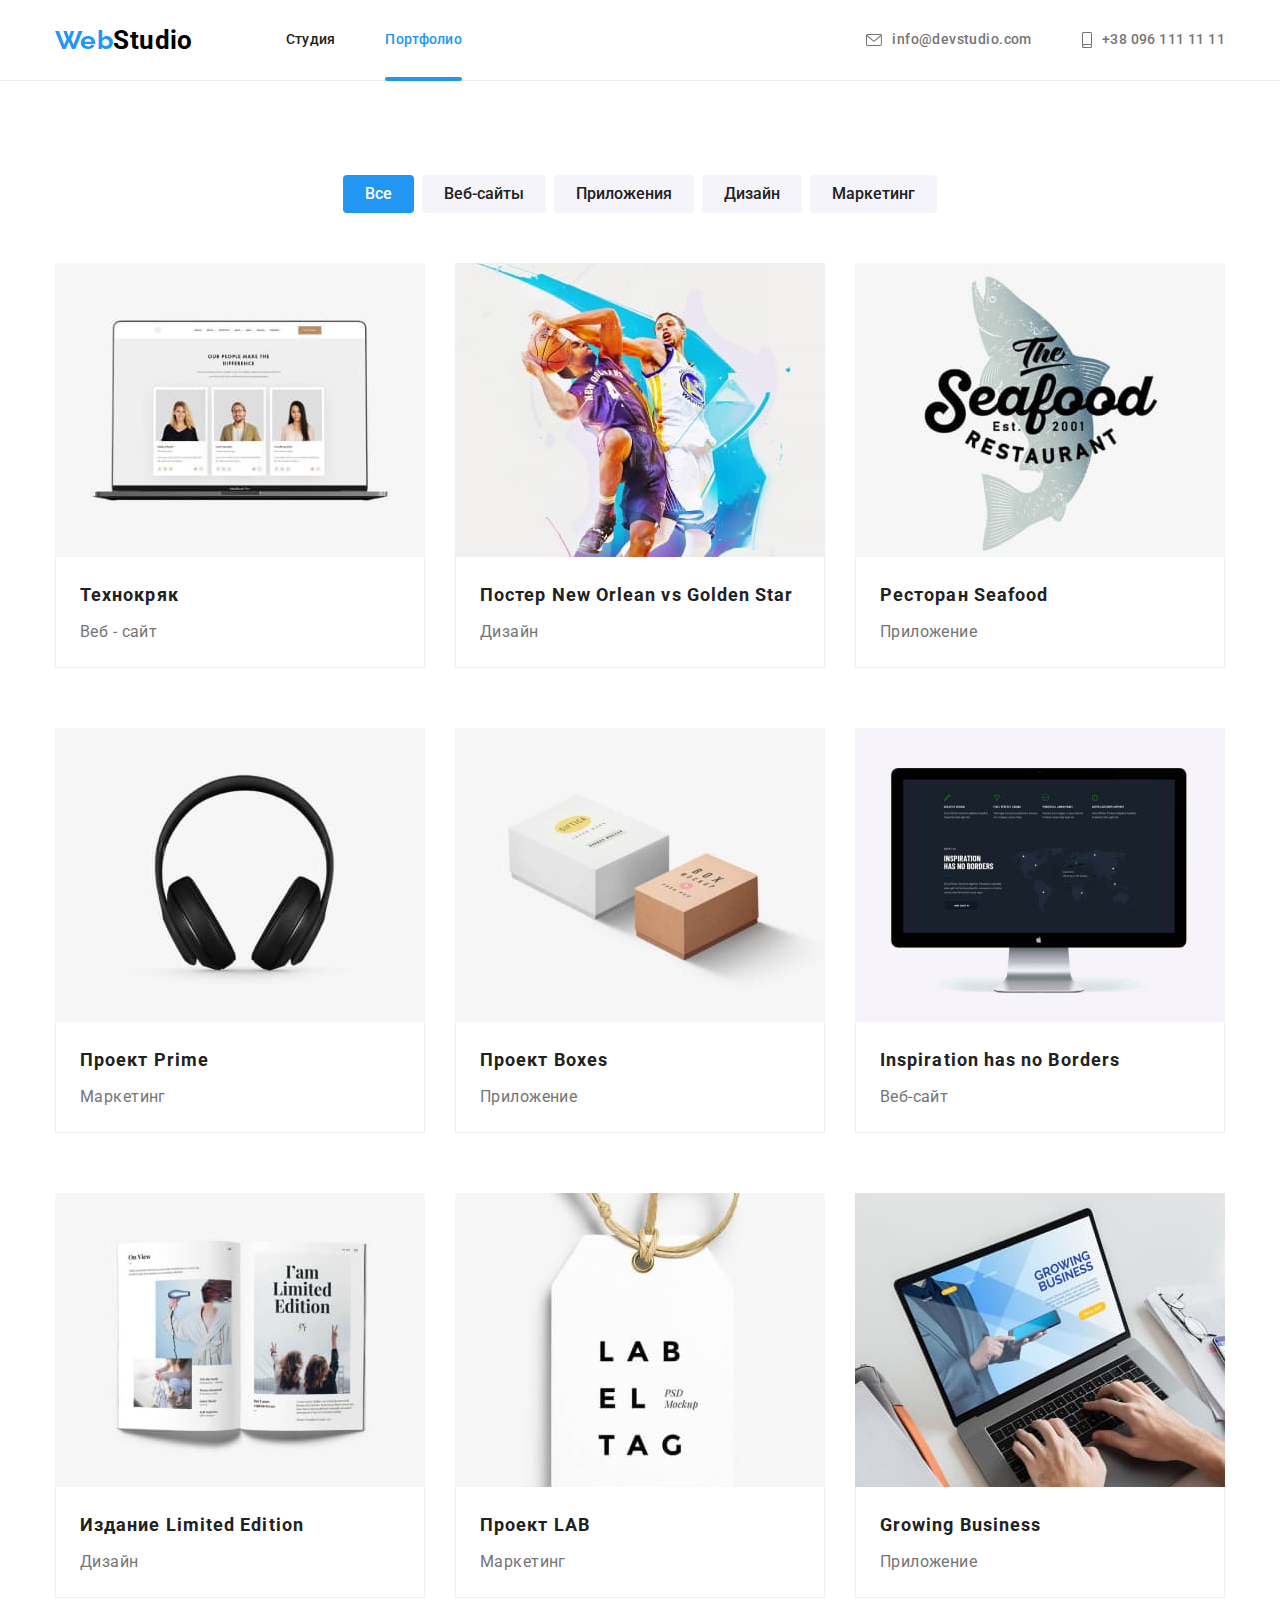
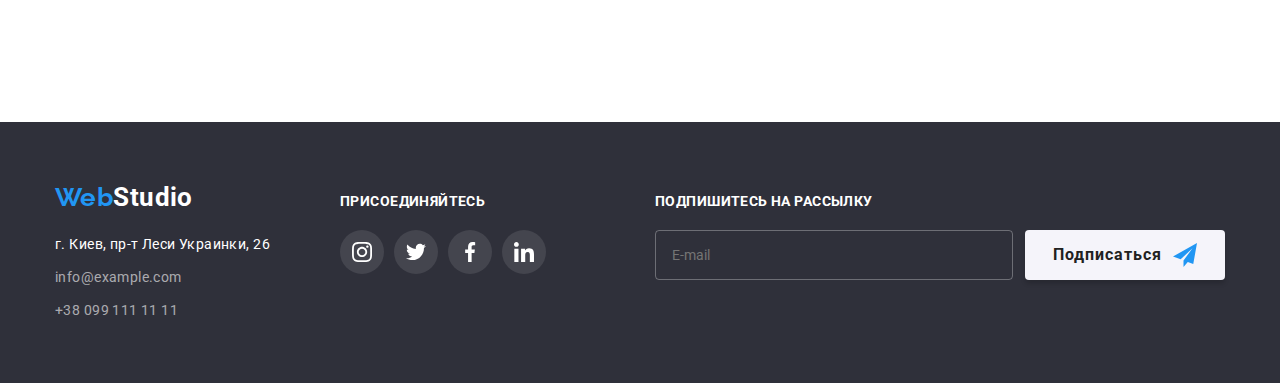
==== commit badd531c: "delete link Contacts" ====
--- a/portfolio.html
+++ b/portfolio.html
@@ -37,8 +37,14 @@
               height="40"
               aria-label="Переключатель мобильного меню"
             >
-              <use href="./images/icon.svg#icon-menu" class="btn-menu__icon-menu"></use>
-              <use href="./images/icon.svg#icon-close" class="btn-menu__icon-close"></use>
+              <use
+                href="./images/icon.svg#icon-menu"
+                class="btn-menu__icon-menu"
+              ></use>
+              <use
+                href="./images/icon.svg#icon-close"
+                class="btn-menu__icon-close"
+              ></use>
             </svg>
           </button>
           <div class="menu-container" data-menu id="mobile-menu">
@@ -47,9 +53,10 @@
                 <a href="./index.html" class="nav__link link">Студия</a>
               </li>
               <li class="nav__item nav__item--active">
-                <a href="" class="nav__link nav__link--active link">Портфолио</a>
-              </li>
-              <li class="nav__item"><a href="" class="nav__link link">Контакты</a></li>
+                <a href="" class="nav__link nav__link--active link"
+                  >Портфолио</a
+                >
+              </li>
             </ul>
 
             <ul class="contacts list">
@@ -119,21 +126,41 @@
           <h1 class="visually-hidden">Наши работы</h1>
           <ul class="filter list portfolio__filter">
             <li class="filter__item">
-              <button type="button" class="filter__button" data-name="all">Все</button>
-            </li>
-            <li class="filter__item">
-              <button type="button" class="filter__button" data-name="web-sites">Веб-сайты</button>
-            </li>
-            <li class="filter__item">
-              <button type="button" class="filter__button" data-name="applications">
+              <button type="button" class="filter__button" data-name="all">
+                Все
+              </button>
+            </li>
+            <li class="filter__item">
+              <button
+                type="button"
+                class="filter__button"
+                data-name="web-sites"
+              >
+                Веб-сайты
+              </button>
+            </li>
+            <li class="filter__item">
+              <button
+                type="button"
+                class="filter__button"
+                data-name="applications"
+              >
                 Приложения
               </button>
             </li>
             <li class="filter__item">
-              <button type="button" class="filter__button" data-name="design">Дизайн</button>
-            </li>
-            <li class="filter__item">
-              <button type="button" class="filter__button" data-name="marketing">Маркетинг</button>
+              <button type="button" class="filter__button" data-name="design">
+                Дизайн
+              </button>
+            </li>
+            <li class="filter__item">
+              <button
+                type="button"
+                class="filter__button"
+                data-name="marketing"
+              >
+                Маркетинг
+              </button>
             </li>
           </ul>
           <ul class="projects list"></ul>
@@ -150,10 +177,14 @@
             <p class="address__text">г. Киев, пр-т Леси Украинки, 26</p>
             <ul class="list address__contacts">
               <li class="address__item">
-                <a href="mailto:info@example.com" class="address__link link">info@example.com</a>
+                <a href="mailto:info@example.com" class="address__link link"
+                  >info@example.com</a
+                >
               </li>
               <li class="address__item">
-                <a href="tel:+380991111111" class="address__link link">+38 099 111 11 11</a>
+                <a href="tel:+380991111111" class="address__link link"
+                  >+38 099 111 11 11</a
+                >
               </li>
             </ul>
           </address>
--- a/css/main.min.css
+++ b/css/main.min.css
@@ -1 +1 @@
-h1,h2,h3,h4,h5,h6,p,ul{margin:0;padding:0}body{background-color:#fff;color:#757575;font-family:"Roboto",sans-serif;font-size:14px;line-height:1.7;letter-spacing:.03em}body.modal-open{overflow:hidden}img{display:block;max-width:100%;height:auto}.link{text-decoration:none}.list{list-style:none}.visually-hidden{position:absolute;clip:rect(0 0 0 0);width:1px;height:1px;margin:-1px}.clients-menu__link,.quality-menu__icon,.contacts__link,.nav,.social__link,.btn-page{display:flex;align-items:center}.logo{font-family:Raleway;font-weight:700;font-size:26px;line-height:1.19;color:#2196f3;transition:color 250ms cubic-bezier(0.4, 0, 0.2, 1)}.btn-page{margin-left:auto;margin-right:auto;justify-content:space-between;border-style:none;border-radius:4px;min-width:200px;font-weight:700;font-size:16px;line-height:1.88;letter-spacing:.06em;color:#fff;background-color:#2196f3;cursor:pointer;box-shadow:0px 4px 4px rgba(0,0,0,.15);transition:color 250ms cubic-bezier(0.4, 0, 0.2, 1),background-color 250ms cubic-bezier(0.4, 0, 0.2, 1)}.btn-page:hover,.btn-page:focus{color:#212121;background-color:#f5f4fa}.container{margin:0 auto;padding-left:15px;padding-right:15px}@media screen and (min-width: 480px){.container{width:480px}}@media screen and (min-width: 768px){.container{width:768px}}@media screen and (min-width: 1200px){.container{width:1200px}}.section{padding-top:60px;padding-bottom:60px}@media screen and (min-width: 1200px){.section{padding-top:94px;padding-bottom:94px}}.title{margin-bottom:30px;font-weight:700;font-size:28px;line-height:1.18;text-align:center;letter-spacing:.03em;color:#212121}@media screen and (min-width: 1200px){.title{margin-bottom:50px;font-size:36px;line-height:1.17}}.social{display:flex;justify-content:center}.social__item{width:44px;height:44px}.social__item:not(:last-child){margin-right:10px}.social__link{justify-content:center;width:100%;height:100%;border-radius:50%;background-color:#fff;transition:background-color 250ms cubic-bezier(0.4, 0, 0.2, 1)}.social__link:hover,.social__link:focus{background-color:#2196f3}.social__icon{width:20px;height:20px;fill:#afb1b8;transition:fill 250ms cubic-bezier(0.4, 0, 0.2, 1)}.social__link:hover .social__icon,.social__link:focus .social__icon{fill:#fff}.backdrop{position:fixed;top:0;left:0;right:0;bottom:0;padding:94px 15px;overflow:auto;background-color:rgba(0,0,0,.2);opacity:1;z-index:3;transition:opacity 250ms cubic-bezier(0.4, 0, 0.2, 1),visibility 250ms cubic-bezier(0.4, 0, 0.2, 1)}.backdrop.is-hidden{visibility:hidden;opacity:0;pointer-events:none}.backdrop.is-hidden .modal{opacity:0;transform:translate(-50%, -50%),scale(0.1)}.modal{position:relative;padding:40px;background-color:#fff;box-shadow:0px 1px 3px rgba(0,0,0,.12),0px 1px 1px rgba(0,0,0,.14),0px 2px 1px rgba(0,0,0,.2);border-radius:4px;opacity:1;transform:scale(1);transition:transform 250ms cubic-bezier(0.4, 0, 0.2, 1),opacity 250ms cubic-bezier(0.4, 0, 0.2, 1)}@media screen and (min-width: 768px){.modal{position:absolute;top:50%;left:50%;max-width:450px;width:100%;height:auto;max-height:100%;transform:translate(-50%, -50%);overflow-y:auto}}@media screen and (min-width: 1200px){.modal{max-width:528px}}.modal__button{z-index:4;position:absolute;top:8px;right:8px;width:30px;height:30px;border-radius:50%;padding:0;display:flex;align-items:center;justify-content:center;border-style:none;border:1px solid rgba(0,0,0,.1);background-color:#fff;font-weight:700;cursor:pointer;transition:background-color 250ms cubic-bezier(0.4, 0, 0.2, 1)}.modal__icon{transition:fill 250ms cubic-bezier(0.4, 0, 0.2, 1)}.modal__button:hover .modal__icon,.modal__button:focus .modal__icon{fill:#2196f3}.modal__title{font-weight:700;font-size:20px;line-height:1.15;color:#212121;margin-bottom:12px;text-align:center}.header{position:relative;border-bottom:1px solid #ececec}@media screen and (min-width: 768px){.header__logo{margin-right:88px}}@media screen and (min-width: 1200px){.header__logo{margin-right:93px}}.header__logo--black{color:#000;font-family:"Roboto",sans-serif;transition:color 250ms cubic-bezier(0.4, 0, 0.2, 1)}.header__logo:hover .header__logo--black,.header__logo:focus .header__logo--black{color:#2196f3}.btn-menu{margin-top:10px;margin-bottom:10px;margin-left:auto;z-index:3;display:inline-flex;border-style:none;padding:0;cursor:pointer;background-color:rgba(0,0,0,0)}@media screen and (min-width: 768px){.btn-menu{display:none}}.btn-menu.is-open .btn-menu__icon-close{display:block}.btn-menu__icons{transition:fill 250ms cubic-bezier(0.4, 0, 0.2, 1)}.btn-menu:hover .btn-menu__icons,.btn-menu:focus .btn-menu__icons{fill:#2196f3}.btn-menu__icon-close{display:none}.btn-menu.is-open .btn-menu__icon-close{display:block}.btn-menu.is-open .btn-menu__icon-menu{display:none;fill:#000}@media screen and (max-width: 767px){.menu-container{display:flex;flex-direction:column;justify-content:space-between;visibility:hidden;opacity:0;pointer-events:none;position:absolute;top:0;left:0;width:100vw;height:100vh;padding:48px 40px;z-index:2;background-color:#fff;transform:translateY(-100%);transition:opacity 250ms cubic-bezier(0.4, 0, 0.2, 1),transform 250ms cubic-bezier(0.4, 0, 0.2, 1)}.menu-container.is-open{visibility:visible;opacity:1;pointer-events:visible;transform:translateY(0)}}@media screen and (min-width: 768px){.menu-container{display:flex;align-items:center;justify-content:space-between;flex-grow:1}}@media screen and (min-width: 768px){.nav__site{display:flex;align-items:center}}@media screen and (max-width: 767px){.nav__item:not(:last-child){margin-bottom:32px}.menu-container.is-open .nav__item{transform:translateX(-100%);animation:slideRight 250ms forwards;animation-delay:350ms}.menu-container.is-open .nav__item:nth-child(2){animation-delay:450ms}.menu-container.is-open .nav__item:last-child{animation-delay:550ms}}@keyframes slideRight{0%{transform:translateX(-100%)}100%{transform:translateX(0)}}@media screen and (min-width: 768px){.nav__item:not(last-child){margin-right:50px}}.nav__link{display:block;font-weight:500;font-size:40px;line-height:1.18;letter-spacing:.02em;color:#212121;transition:color 250ms cubic-bezier(0.4, 0, 0.2, 1)}.nav__link:hover,.nav__link:focus{color:#2196f3}@media screen and (min-width: 768px){.nav__link{padding-top:32px;padding-bottom:32px;font-size:14px;line-height:1.14}}.nav__link--active{color:#2196f3}@media screen and (min-width: 768px){.nav__item--active{position:relative}.nav__item--active::after{position:absolute;content:"";bottom:-1px;left:0;display:block;width:100%;height:4px;background-color:#2196f3;border-radius:2px}}@media screen and (max-width: 767px){.contacts{margin-bottom:64px}}@media screen and (min-width: 768px){.contacts{display:flex;flex-direction:column-reverse;margin-left:auto}}@media screen and (min-width: 1200px){.contacts{flex-direction:row-reverse}}@media screen and (max-width: 767px){.contacts__item:not(:last-child){margin-bottom:32px}}@media screen and (min-width: 768px)and (max-width: 1199px){.contacts__item:not(:first-child){margin-bottom:10px}}@media screen and (min-width: 1200px){.contacts__item:not(:first-child){margin-right:50px}}.contacts__link{font-family:Roboto;font-style:normal;font-weight:500;font-size:24px;line-height:1.17;color:inherit;fill:currentColor;transition:color 250ms cubic-bezier(0.4, 0, 0.2, 1)}.contacts__link:hover,.contacts__link:focus{color:#2196f3}@media screen and (min-width: 372px)and (max-width: 767px){.contacts__item:first-child .contacts__link{font-size:34px}}@media screen and (min-width: 768px){.contacts__link{font-size:12px}}@media screen and (min-width: 1200px){.contacts__link{font-size:14px;line-height:1.14}}.contacts__icon{display:none}@media screen and (min-width: 768px){.contacts__icon{display:block;margin-right:8px}}@media screen and (min-width: 1200px){.contacts__icon{display:block;margin-right:10px}}.social-network{display:flex;flex-wrap:wrap}@media screen and (min-width: 768px){.social-network{display:none}}.social-network__list{position:relative}.social-network__list:not(:last-child){margin-right:20px}@media screen and (min-width: 366px){.social-network__list:not(:last-child):after{position:absolute;top:0;right:-10px;content:"";display:block;width:1px;height:22px;background-color:rgba(33,33,33,.2)}}.social-network__link{display:block;font-weight:500;font-size:18px;line-height:1.22;letter-spacing:.02em;color:#2196f3;transition:color 250ms cubic-bezier(0.4, 0, 0.2, 1)}.social-network__link:hover,.social-network__link:focus{color:#757575}.hero{max-width:100%;padding-top:118px;padding-bottom:118px;margin-left:auto;margin-right:auto;background-image:linear-gradient(to right, rgba(47, 48, 58, 0.4), rgba(47, 48, 58, 0.4)),url(../images/hero-bg/hero-bg-480.jpg);background-repeat:no-repeat;background-position:center;background-size:cover;background-color:#c4c4c4;text-align:center}@media(min-device-pixel-ratio: 2),(min-resolution: 192dpi),(min-resolution: 2dppx){.hero{background-image:linear-gradient(to right, rgba(47, 48, 58, 0.4), rgba(47, 48, 58, 0.4)),url(../images/hero-bg/hero-bg-480@2x.jpg)}}@media screen and (min-width: 480px){.hero{background-image:linear-gradient(to right, rgba(47, 48, 58, 0.4), rgba(47, 48, 58, 0.4)),url(../images/hero-bg/hero-bg-768.jpg)}}@media screen and (min-width: 480px)and (min-device-pixel-ratio: 2),screen and (min-width: 480px)and (min-resolution: 192dpi),screen and (min-width: 480px)and (min-resolution: 2dppx){.hero{background-image:linear-gradient(to right, rgba(47, 48, 58, 0.4), rgba(47, 48, 58, 0.4)),url(../images/hero-bg/hero-bg-768@2x.jpg)}}@media screen and (min-width: 768px){.hero{background-image:linear-gradient(to right, rgba(47, 48, 58, 0.4), rgba(47, 48, 58, 0.4)),url(../images/hero-bg/hero-bg-1600.jpg)}}@media screen and (min-width: 768px)and (min-device-pixel-ratio: 2),screen and (min-width: 768px)and (min-resolution: 192dpi),screen and (min-width: 768px)and (min-resolution: 2dppx){.hero{background-image:linear-gradient(to right, rgba(47, 48, 58, 0.4), rgba(47, 48, 58, 0.4)),url(../images/hero-bg/hero-bg-1600@2x.jpg)}}@media screen and (min-width: 1200px){.hero{padding-top:200px;padding-bottom:200px}}.hero .btn-page{padding:10px 32px}.hero__title{margin-bottom:30px;font-weight:900;font-size:20px;line-height:1.62;letter-spacing:.06em;text-transform:uppercase;color:#fff}@media screen and (min-width: 480px){.hero__title{font-size:26px}}@media screen and (min-width: 1200px){.hero__title{font-size:44px;line-height:1.36}}@media screen and (min-width: 768px){.quality-menu{display:flex;flex-wrap:wrap;margin-top:-30px;margin-left:-30px}}@media screen and (min-width: 768px){.quality-menu__item{width:calc((100% / 2) - 30px);margin-top:30px;margin-left:30px}}@media screen and (min-width: 1200px){.quality-menu__item{width:calc((100% / 4) - 30px);margin-top:30px;margin-left:30px}}@media screen and (max-width: 767px){.quality-menu__item:not(:last-child){margin-bottom:30px}}.quality-menu__icon{margin-bottom:30px;justify-content:center;padding-top:25px;padding-bottom:25px;background-color:#f5f4fa;border-radius:4px}.quality-menu__title{margin-bottom:10px;font-size:14px;font-weight:700;line-height:1.14;text-transform:uppercase;color:#212121}@media screen and (max-width: 767px){.quality-menu__title{text-align:center}}.work{padding-top:0}@media screen and (max-width: 1199px){.work{display:none}}.work-menu{display:flex;flex-wrap:wrap;margin-top:-30px;margin-left:-30px}.work-menu__item{width:calc((100% / 3) - 30px);margin-top:30px;margin-left:30px}.work-menu__overlay{position:relative}.work-menu__text{position:absolute;bottom:0;left:0;right:0;padding-top:27px;padding-bottom:27px;font-weight:700;line-height:1.14;text-align:center;text-transform:uppercase;background:rgba(47,48,58,.8);color:#fff}.team{background-color:#f5f4fa}@media screen and (min-width: 768px){.teammates{display:flex;flex-wrap:wrap;margin-top:-30px;margin-left:-30px}}.teammates__item{background-color:#fff;box-shadow:0px 1px 3px rgba(0,0,0,.12),0px 1px 1px rgba(0,0,0,.14),0px 2px 1px rgba(0,0,0,.2);border-radius:0px 0px 4px 4px}@media screen and (min-width: 768px){.teammates__item{width:calc((100% / 2) - 30px);margin-top:30px;margin-left:30px}}@media screen and (min-width: 1200px){.teammates__item{width:calc((100% / 4) - 30px);margin-top:30px;margin-left:30px}}@media screen and (max-width: 767px){.teammates__item:not(:last-child){margin-bottom:30px}}.teammates__meta{padding-top:30px;padding-bottom:30px;text-align:center}.teammates__title{margin-bottom:10px;font-weight:500;font-size:16px;line-height:1.19;color:#212121}.teammates__text{margin-bottom:16px;font-size:16px;line-height:1.19;text-align:center}.clients-menu{display:flex;flex-wrap:wrap;margin-top:-30px;margin-left:-30px}.clients-menu__item{width:calc((100% / 2) - 30px);margin-top:30px;margin-left:30px;height:92px}@media screen and (min-width: 768px){.clients-menu__item{width:calc((100% / 3) - 30px);margin-top:30px;margin-left:30px}}@media screen and (min-width: 1200px){.clients-menu__item{width:calc((100% / 6) - 30px);margin-top:30px;margin-left:30px}}.clients-menu__link{justify-content:center;width:100%;height:100%;border:1px solid #afb1b8;border-radius:4px;transition:border-color 250ms cubic-bezier(0.4, 0, 0.2, 1)}.clients-menu__link:hover,.clients-menu__link:focus{border-color:#2196f3}.clients-menu__icon{fill:#afb1b8;transition:fill 250ms cubic-bezier(0.4, 0, 0.2, 1)}.clients-menu__link:hover .clients-menu__icon,.clients-menu__link:focus .clients-menu__icon{fill:#2196f3}.footer{padding-top:60px;padding-bottom:60px;background-color:#2f303a}@media screen and (max-width: 1199px){.footer__container{text-align:center}}@media screen and (min-width: 768px){.footer__container{display:flex;flex-wrap:wrap;align-items:baseline;justify-content:space-around}}@media screen and (max-width: 1199px){.footer__item:not(:last-child){margin-bottom:60px}}@media screen and (min-width: 1200px){.footer__item:first-child{margin-right:70px}}@media screen and (min-width: 1200px){.footer__item:last-child{margin-left:auto}}.footer__logo{display:block;margin-bottom:20px}.footer__logo:hover,.footer__logo:focus{color:#fff}.footer__logo--white{font-family:"Roboto",sans-serif;color:#fff}.address__text{margin-bottom:9px;font-style:normal;color:#fff}.address__contacts{flex-direction:column}.address__contacts>.address__item:not(:last-child){margin-bottom:9px}.address__link{font-style:normal;color:rgba(255,255,255,.6);transition:color 250ms cubic-bezier(0.4, 0, 0.2, 1)}.address__link:hover,.address__link:focus{color:#2196f3}.footer__title{display:inline-block;margin-bottom:20px;font-weight:700;font-size:14px;line-height:1.14;text-transform:uppercase;color:#fff}.footer__link{background-color:rgba(255,255,255,.1);transition:background-color 250ms cubic-bezier(0.4, 0, 0.2, 1)}.footer__icon{fill:#fff;transition:fill 250ms cubic-bezier(0.4, 0, 0.2, 1)}.mailing__title{display:inline-block;margin-bottom:20px;font-weight:700;font-size:14px;line-height:1.14;text-transform:uppercase;color:#fff}@media screen and (min-width: 1200px){.mailing-form{display:flex}}.mailing-form__input{width:90%;height:50px;padding:15px 16px;border:1px solid rgba(255,255,255,.3);box-sizing:border-box;border-radius:4px;background-color:rgba(0,0,0,0);color:#fff;transition:border 250ms cubic-bezier(0.4, 0, 0.2, 1)}.mailing-form__input:hover,.mailing-form__input:focus{outline:none;border-color:#2196f3}@media screen and (max-width: 1199px){.mailing-form__input{margin-bottom:20px}}@media screen and (min-width: 480px){.mailing-form__input{width:450px}}@media screen and (min-width: 1200px){.mailing-form__input{width:358px;margin-right:12px}}.mailing-form__btn{padding:10px 28px}.mailing-form__icon{fill:#fff;transition:fill 250ms cubic-bezier(0.4, 0, 0.2, 1)}.mailing-form__btn:hover .mailing-form__icon,.mailing-form__btn:focus .mailing-form__icon{fill:#2196f3}.portfolio__filter{display:flex;margin-bottom:40px;flex-wrap:wrap}@media screen and (min-width: 768px){.portfolio__filter{justify-content:center;margin-bottom:30px}}@media screen and (min-width: 1200px){.portfolio__filter{justify-content:center;margin-bottom:50px}}@media screen and (max-width: 767px){.filter__item:nth-child(-n+3){margin-bottom:15px}}.filter__item:not(:last-child){margin-right:8px}.filter__button{border-style:none;border-radius:4px;padding:6px 22px;cursor:pointer;color:#212121;background-color:#f5f4fa;font-weight:500;font-size:16px;line-height:1.63;transition:color 250ms cubic-bezier(0.4, 0, 0.2, 1),background-color 250ms cubic-bezier(0.4, 0, 0.2, 1),box-shadow 250ms cubic-bezier(0.4, 0, 0.2, 1)}.filter__button:hover,.filter__button:focus{color:#fff;background-color:#2196f3;box-shadow:0px 3px 1px rgba(0,0,0,.1),0px 1px 2px rgba(0,0,0,.08),0px 2px 2px rgba(0,0,0,.12)}.filter__button--active{color:#fff;background-color:#2196f3;transition:color 250ms cubic-bezier(0.4, 0, 0.2, 1),background-color 250ms cubic-bezier(0.4, 0, 0.2, 1),box-shadow 250ms cubic-bezier(0.4, 0, 0.2, 1)}@media screen and (min-width: 768px){.projects{display:flex;flex-wrap:wrap;margin-top:-30px;margin-left:-30px}}@media screen and (min-width: 768px){.projects__item{width:calc((100% / 2) - 30px);margin-top:30px;margin-left:30px}}@media screen and (min-width: 1200px){.projects__item{width:calc((100% / 3) - 30px);margin-top:30px;margin-left:30px}}.projects__item:nth-child(3n){animation:portfolioCardsInit .5s cubic-bezier(0.39, 0.575, 0.565, 1)}.projects__item:nth-child(2n){animation:portfolioCardsInit 1s cubic-bezier(0.39, 0.575, 0.565, 1)}@media screen and (max-width: 767px){.projects__item{animation:portfolioCardsInit .5s cubic-bezier(0.39, 0.575, 0.565, 1)}}@media screen and (min-width: 1200px){.projects__item:not(:last-child){margin-bottom:30px}}.projects__link{display:block;transition:box-shadow 250ms cubic-bezier(0.4, 0, 0.2, 1)}.projects__link:hover,.projects__link:focus{box-shadow:0px 1px 1px rgba(0,0,0,.12),0px 4px 4px rgba(0,0,0,.06),1px 4px 6px rgba(0,0,0,.16)}@media screen and (min-width: 768px){.projects__link{display:flex;flex-direction:column}}@media screen and (min-width: 768px)and (max-width: 1199px){.projects__link{height:100%}}@media screen and (min-width: 1200px){.projects__link{max-height:100%}}.projects__meta{padding:20px 24px;border-right:1px solid #eee;border-bottom:1px solid #eee;border-left:1px solid #eee}@media screen and (max-width: 1199px){.projects__meta{flex-grow:1}}.projects__title{margin-bottom:4px;font-weight:700;font-size:18px;line-height:2;letter-spacing:.06em;color:#212121}.projects__text{font-size:16px;line-height:1.88;color:#757575}.projects__overlay{position:relative;overflow:hidden}.projects__overlay-text{position:absolute;top:0;left:0;width:100%;height:100%;padding:77px 24px;font-size:18px;line-height:1.56;color:#fff;background-color:rgba(33,150,243,.9);transform:translateY(100%);transition:transform 250ms cubic-bezier(0.4, 0, 0.2, 1)}.projects__link:hover .projects__overlay-text,.projects__link:focus .projects__overlay-text{transform:translateY(0)}@media screen and (max-width: 479px){.projects__overlay-text{font-size:12px;line-height:1.75}}@media screen and (min-width: 786px){.projects__overlay-text{padding:49px 24px}}@media screen and (min-width: 1200px){.projects__overlay-text{padding:63px 24px}}@keyframes portfolioCardsInit{0%{transform:translateX(-100%);opacity:0}100%{transform:translateX(0);opacity:1}}.modal-form__group{margin-bottom:10px}.modal-form__group:nth-last-of-type(2){margin-bottom:20px}.modal-form__group:last-of-type{margin-bottom:30px}.modal-group__field{margin-bottom:10px}.modal-group__label{font-size:12px;line-height:1.17;letter-spacing:.01em}.modal-group__overlay{position:relative;display:block}.modal-group__input{width:100%;height:40px;padding:11px 12px 11px 42px;border:1px solid rgba(33,33,33,.2);border-radius:4px;transition:border 250ms cubic-bezier(0.4, 0, 0.2, 1)}.modal-group__input:focus,.modal-group__input:hover,.modal-group__input:not(:placeholder-shown){border-color:#2196f3;outline:none}.modal-group__icon{width:18px;height:18px;position:absolute;top:50%;left:12px;transform:translateY(-50%);transition:fill 250ms cubic-bezier(0.4, 0, 0.2, 1)}.modal-group__input:focus+.modal-group__icon,.modal-group__input:hover+.modal-group__icon,.modal-group__input:not(:placeholder-shown)+.modal-group__icon{fill:#2196f3}.modal-group__input--comment{height:120px;padding:12px 16px;resize:none}.agreement__checkbox{position:absolute;width:1px;height:1px;margin:-1px;border:none;padding:0;clip:rect(0 0 0 0);overflow:hidden}.agreement__check{width:16px;height:15px;display:flex;margin-right:5px;border:2px solid #212121;border-radius:2px;transition:border 250ms cubic-bezier(0.4, 0, 0.2, 1)}.agreement__checkbox:focus~.agreement__check{border-color:#2196f3}.agreement__field:hover .agreement__check{border-color:#2196f3}.agreement__checkbox:checked~.agreement__check{border-color:#2196f3;background-color:#2196f3}.agreement__icon{fill:rgba(0,0,0,0)}.agreement__checkbox:checked~.agreement__check .agreement__icon{fill:#fff}.agreement__field{display:flex;justify-content:center;align-items:center;cursor:pointer;font-size:12px;line-height:1.17}@media screen and (min-width: 1200px){.agreement__field{font-size:14px;line-height:1.7}}@media screen and (min-width: 1200px){.agreement__text{margin-right:5px}}.agreement__link{position:relative;text-decoration-line:none;color:#2196f3;transition:color 250ms cubic-bezier(0.4, 0, 0.2, 1)}.agreement__link:after{position:absolute;content:"";display:block;bottom:1%;left:0;width:100%;height:1px;background-color:#2196f3}.agreement__link:hover,.agreement__link:focus{color:#757575}.modal-form__btn{padding:10px 55px;background-color:#188ce8}/*# sourceMappingURL=main.min.css.map */+h1,h2,h3,h4,h5,h6,p,ul{margin:0;padding:0}body{background-color:#fff;color:#757575;font-family:"Roboto",sans-serif;font-size:14px;line-height:1.7;letter-spacing:.03em}body.modal-open{overflow:hidden}img{display:block;max-width:100%;height:auto}.link{text-decoration:none}.list{list-style:none}.visually-hidden{position:absolute;clip:rect(0 0 0 0);width:1px;height:1px;margin:-1px}.modal-form__btn,.mailing-form__btn,.clients-menu__link,.quality-menu__icon,.contacts__link,.nav,.social__link,.btn-page{display:flex;align-items:center}.logo{font-family:Raleway;font-weight:700;font-size:26px;line-height:1.19;color:#2196f3;transition:color 250ms cubic-bezier(0.4, 0, 0.2, 1)}.btn-page{margin-left:auto;margin-right:auto;justify-content:space-between;border-style:none;border-radius:4px;min-width:200px;font-weight:700;font-size:16px;line-height:1.88;letter-spacing:.06em;color:#fff;background-color:#2196f3;cursor:pointer;box-shadow:0px 4px 4px rgba(0,0,0,.15);transition:color 250ms cubic-bezier(0.4, 0, 0.2, 1),background-color 250ms cubic-bezier(0.4, 0, 0.2, 1)}.btn-page:hover,.btn-page:focus{color:#212121;background-color:#f5f4fa}.container{margin:0 auto;padding-left:15px;padding-right:15px}@media screen and (min-width: 480px){.container{width:480px}}@media screen and (min-width: 768px){.container{width:768px}}@media screen and (min-width: 1200px){.container{width:1200px}}.section{padding-top:60px;padding-bottom:60px}@media screen and (min-width: 1200px){.section{padding-top:94px;padding-bottom:94px}}.title{margin-bottom:30px;font-weight:700;font-size:28px;line-height:1.18;text-align:center;letter-spacing:.03em;color:#212121}@media screen and (min-width: 1200px){.title{margin-bottom:50px;font-size:36px;line-height:1.17}}.social{display:flex;justify-content:center}.social__item{width:44px;height:44px}.social__item:not(:last-child){margin-right:10px}.social__link{justify-content:center;width:100%;height:100%;border-radius:50%;background-color:#fff;transition:background-color 250ms cubic-bezier(0.4, 0, 0.2, 1)}.social__link:hover,.social__link:focus{background-color:#2196f3}.social__icon{width:20px;height:20px;fill:#afb1b8;transition:fill 250ms cubic-bezier(0.4, 0, 0.2, 1)}.social__link:hover .social__icon,.social__link:focus .social__icon{fill:#fff}.backdrop{position:fixed;top:0;left:0;right:0;bottom:0;padding:94px 15px;overflow:auto;background-color:rgba(0,0,0,.2);opacity:1;z-index:3;transition:opacity 250ms cubic-bezier(0.4, 0, 0.2, 1),visibility 250ms cubic-bezier(0.4, 0, 0.2, 1)}.backdrop.is-hidden{visibility:hidden;opacity:0;pointer-events:none}.backdrop.is-hidden .modal{opacity:0;transform:translate(-50%, -50%),scale(0.1)}.modal{position:relative;padding:40px;background-color:#fff;box-shadow:0px 1px 3px rgba(0,0,0,.12),0px 1px 1px rgba(0,0,0,.14),0px 2px 1px rgba(0,0,0,.2);border-radius:4px;opacity:1;transform:scale(1);transition:transform 250ms cubic-bezier(0.4, 0, 0.2, 1),opacity 250ms cubic-bezier(0.4, 0, 0.2, 1)}@media screen and (min-width: 768px){.modal{position:absolute;top:50%;left:50%;max-width:450px;width:100%;height:auto;max-height:100%;transform:translate(-50%, -50%);overflow-y:auto}}@media screen and (min-width: 1200px){.modal{max-width:528px}}.modal__button{z-index:4;position:absolute;top:8px;right:8px;width:30px;height:30px;border-radius:50%;padding:0;display:flex;align-items:center;justify-content:center;border-style:none;border:1px solid rgba(0,0,0,.1);background-color:#fff;font-weight:700;cursor:pointer;transition:background-color 250ms cubic-bezier(0.4, 0, 0.2, 1)}.modal__icon{transition:fill 250ms cubic-bezier(0.4, 0, 0.2, 1)}.modal__button:hover .modal__icon,.modal__button:focus .modal__icon{fill:#2196f3}.modal__title{font-weight:700;font-size:20px;line-height:1.15;color:#212121;margin-bottom:12px;text-align:center}.header{position:relative;border-bottom:1px solid #ececec}@media screen and (min-width: 768px){.header__logo{margin-right:88px}}@media screen and (min-width: 1200px){.header__logo{margin-right:93px}}.header__logo--black{color:#000;font-family:"Roboto",sans-serif;transition:color 250ms cubic-bezier(0.4, 0, 0.2, 1)}.header__logo:hover .header__logo--black,.header__logo:focus .header__logo--black{color:#2196f3}.btn-menu{margin-top:10px;margin-bottom:10px;margin-left:auto;z-index:3;display:inline-flex;border-style:none;padding:0;cursor:pointer;background-color:rgba(0,0,0,0)}@media screen and (min-width: 768px){.btn-menu{display:none}}.btn-menu.is-open .btn-menu__icon-close{display:block}.btn-menu__icons{transition:fill 250ms cubic-bezier(0.4, 0, 0.2, 1)}.btn-menu:hover .btn-menu__icons,.btn-menu:focus .btn-menu__icons{fill:#2196f3}.btn-menu__icon-close{display:none}.btn-menu.is-open .btn-menu__icon-close{display:block}.btn-menu.is-open .btn-menu__icon-menu{display:none;fill:#000}@media screen and (max-width: 767px){.menu-container{display:flex;flex-direction:column;justify-content:space-between;visibility:hidden;opacity:0;pointer-events:none;position:absolute;top:0;left:0;width:100vw;height:100vh;padding:48px 40px;z-index:2;background-color:#fff;transform:translateY(-100%);transition:opacity 250ms cubic-bezier(0.4, 0, 0.2, 1),transform 250ms cubic-bezier(0.4, 0, 0.2, 1)}.menu-container.is-open{visibility:visible;opacity:1;pointer-events:visible;transform:translateY(0)}}@media screen and (min-width: 768px){.menu-container{display:flex;align-items:center;justify-content:space-between;flex-grow:1}}@media screen and (min-width: 768px){.nav__site{display:flex;align-items:center}}@media screen and (max-width: 767px){.nav__item:not(:last-child){margin-bottom:32px}.menu-container.is-open .nav__item{transform:translateX(-100%);animation:slideRight 250ms forwards;animation-delay:350ms}.menu-container.is-open .nav__item:nth-child(2){animation-delay:450ms}.menu-container.is-open .nav__item:last-child{animation-delay:550ms}}@keyframes slideRight{0%{transform:translateX(-100%)}100%{transform:translateX(0)}}@media screen and (min-width: 768px){.nav__item:not(last-child){margin-right:50px}}.nav__link{display:block;font-weight:500;font-size:40px;line-height:1.18;letter-spacing:.02em;color:#212121;transition:color 250ms cubic-bezier(0.4, 0, 0.2, 1)}.nav__link:hover,.nav__link:focus{color:#2196f3}@media screen and (min-width: 768px){.nav__link{padding-top:32px;padding-bottom:32px;font-size:14px;line-height:1.14}}.nav__link--active{color:#2196f3}@media screen and (min-width: 768px){.nav__item--active{position:relative}.nav__item--active::after{position:absolute;content:"";bottom:-1px;left:0;display:block;width:100%;height:4px;background-color:#2196f3;border-radius:2px}}@media screen and (max-width: 767px){.contacts{margin-bottom:64px}}@media screen and (min-width: 768px){.contacts{display:flex;flex-direction:column-reverse;margin-left:auto}}@media screen and (min-width: 1200px){.contacts{flex-direction:row-reverse}}@media screen and (max-width: 767px){.contacts__item:not(:last-child){margin-bottom:32px}}@media screen and (min-width: 768px)and (max-width: 1199px){.contacts__item:not(:first-child){margin-bottom:10px}}@media screen and (min-width: 1200px){.contacts__item:not(:first-child){margin-right:50px}}.contacts__link{font-family:Roboto;font-style:normal;font-weight:500;font-size:24px;line-height:1.17;color:inherit;fill:currentColor;transition:color 250ms cubic-bezier(0.4, 0, 0.2, 1)}.contacts__link:hover,.contacts__link:focus{color:#2196f3}@media screen and (min-width: 372px)and (max-width: 767px){.contacts__item:first-child .contacts__link{font-size:34px}}@media screen and (min-width: 768px){.contacts__link{font-size:12px}}@media screen and (min-width: 1200px){.contacts__link{font-size:14px;line-height:1.14}}.contacts__icon{display:none}@media screen and (min-width: 768px){.contacts__icon{display:block;margin-right:8px}}@media screen and (min-width: 1200px){.contacts__icon{display:block;margin-right:10px}}.social-network{display:flex;flex-wrap:wrap}@media screen and (min-width: 768px){.social-network{display:none}}.social-network__list{position:relative}.social-network__list:not(:last-child){margin-right:20px}@media screen and (min-width: 366px){.social-network__list:not(:last-child):after{position:absolute;top:0;right:-10px;content:"";display:block;width:1px;height:22px;background-color:rgba(33,33,33,.2)}}.social-network__link{display:block;font-weight:500;font-size:18px;line-height:1.22;letter-spacing:.02em;color:#2196f3;transition:color 250ms cubic-bezier(0.4, 0, 0.2, 1)}.social-network__link:hover,.social-network__link:focus{color:#757575}.hero{max-width:100%;padding-top:118px;padding-bottom:118px;margin-left:auto;margin-right:auto;background-image:linear-gradient(to right, rgba(47, 48, 58, 0.4), rgba(47, 48, 58, 0.4)),url(../images/hero-bg/hero-bg-480.jpg);background-repeat:no-repeat;background-position:center;background-size:cover;background-color:#c4c4c4;text-align:center}@media(min-device-pixel-ratio: 2),(min-resolution: 192dpi),(min-resolution: 2dppx){.hero{background-image:linear-gradient(to right, rgba(47, 48, 58, 0.4), rgba(47, 48, 58, 0.4)),url(../images/hero-bg/hero-bg-480@2x.jpg)}}@media screen and (min-width: 480px){.hero{background-image:linear-gradient(to right, rgba(47, 48, 58, 0.4), rgba(47, 48, 58, 0.4)),url(../images/hero-bg/hero-bg-768.jpg)}}@media screen and (min-width: 480px)and (min-device-pixel-ratio: 2),screen and (min-width: 480px)and (min-resolution: 192dpi),screen and (min-width: 480px)and (min-resolution: 2dppx){.hero{background-image:linear-gradient(to right, rgba(47, 48, 58, 0.4), rgba(47, 48, 58, 0.4)),url(../images/hero-bg/hero-bg-768@2x.jpg)}}@media screen and (min-width: 768px){.hero{background-image:linear-gradient(to right, rgba(47, 48, 58, 0.4), rgba(47, 48, 58, 0.4)),url(../images/hero-bg/hero-bg-1600.jpg)}}@media screen and (min-width: 768px)and (min-device-pixel-ratio: 2),screen and (min-width: 768px)and (min-resolution: 192dpi),screen and (min-width: 768px)and (min-resolution: 2dppx){.hero{background-image:linear-gradient(to right, rgba(47, 48, 58, 0.4), rgba(47, 48, 58, 0.4)),url(../images/hero-bg/hero-bg-1600@2x.jpg)}}@media screen and (min-width: 1200px){.hero{padding-top:200px;padding-bottom:200px}}.hero .btn-page{padding:10px 32px}.hero__title{margin-bottom:30px;font-weight:900;font-size:20px;line-height:1.62;letter-spacing:.06em;text-transform:uppercase;color:#fff}@media screen and (min-width: 480px){.hero__title{font-size:26px}}@media screen and (min-width: 1200px){.hero__title{font-size:44px;line-height:1.36}}@media screen and (min-width: 768px){.quality-menu{display:flex;flex-wrap:wrap;margin-top:-30px;margin-left:-30px}}@media screen and (min-width: 768px){.quality-menu__item{width:calc((100% / 2) - 30px);margin-top:30px;margin-left:30px}}@media screen and (min-width: 1200px){.quality-menu__item{width:calc((100% / 4) - 30px);margin-top:30px;margin-left:30px}}@media screen and (max-width: 767px){.quality-menu__item:not(:last-child){margin-bottom:30px}}.quality-menu__icon{margin-bottom:30px;justify-content:center;padding-top:25px;padding-bottom:25px;background-color:#f5f4fa;border-radius:4px}.quality-menu__title{margin-bottom:10px;font-size:14px;font-weight:700;line-height:1.14;text-transform:uppercase;color:#212121}@media screen and (max-width: 767px){.quality-menu__title{text-align:center}}.work{padding-top:0}@media screen and (max-width: 1199px){.work{display:none}}.work-menu{display:flex;flex-wrap:wrap;margin-top:-30px;margin-left:-30px}.work-menu__item{width:calc((100% / 3) - 30px);margin-top:30px;margin-left:30px}.work-menu__overlay{position:relative}.work-menu__text{position:absolute;bottom:0;left:0;right:0;padding-top:27px;padding-bottom:27px;font-weight:700;line-height:1.14;text-align:center;text-transform:uppercase;background:rgba(47,48,58,.8);color:#fff}.team{background-color:#f5f4fa}@media screen and (min-width: 768px){.teammates{display:flex;flex-wrap:wrap;margin-top:-30px;margin-left:-30px}}.teammates__item{background-color:#fff;box-shadow:0px 1px 3px rgba(0,0,0,.12),0px 1px 1px rgba(0,0,0,.14),0px 2px 1px rgba(0,0,0,.2);border-radius:0px 0px 4px 4px}@media screen and (min-width: 768px){.teammates__item{width:calc((100% / 2) - 30px);margin-top:30px;margin-left:30px}}@media screen and (min-width: 1200px){.teammates__item{width:calc((100% / 4) - 30px);margin-top:30px;margin-left:30px}}@media screen and (max-width: 767px){.teammates__item:not(:last-child){margin-bottom:30px}}.teammates__meta{padding-top:30px;padding-bottom:30px;text-align:center}.teammates__title{margin-bottom:10px;font-weight:500;font-size:16px;line-height:1.19;color:#212121}.teammates__text{margin-bottom:16px;font-size:16px;line-height:1.19;text-align:center}.clients-menu{display:flex;flex-wrap:wrap;margin-top:-30px;margin-left:-30px}.clients-menu__item{width:calc((100% / 2) - 30px);margin-top:30px;margin-left:30px;height:92px}@media screen and (min-width: 768px){.clients-menu__item{width:calc((100% / 3) - 30px);margin-top:30px;margin-left:30px}}@media screen and (min-width: 1200px){.clients-menu__item{width:calc((100% / 6) - 30px);margin-top:30px;margin-left:30px}}.clients-menu__link{justify-content:center;width:100%;height:100%;border:1px solid #afb1b8;border-radius:4px;transition:border-color 250ms cubic-bezier(0.4, 0, 0.2, 1)}.clients-menu__link:hover,.clients-menu__link:focus{border-color:#2196f3}.clients-menu__icon{fill:#afb1b8;transition:fill 250ms cubic-bezier(0.4, 0, 0.2, 1)}.clients-menu__link:hover .clients-menu__icon,.clients-menu__link:focus .clients-menu__icon{fill:#2196f3}.footer{padding-top:60px;padding-bottom:60px;background-color:#2f303a}@media screen and (max-width: 1199px){.footer__container{text-align:center}}@media screen and (min-width: 768px){.footer__container{display:flex;flex-wrap:wrap;align-items:baseline;justify-content:space-around}}@media screen and (max-width: 1199px){.footer__item:not(:last-child){margin-bottom:60px}}@media screen and (min-width: 1200px){.footer__item:first-child{margin-right:70px}}@media screen and (min-width: 1200px){.footer__item:last-child{margin-left:auto}}.footer__logo{display:block;margin-bottom:20px}.footer__logo:hover,.footer__logo:focus{color:#fff}.footer__logo--white{font-family:"Roboto",sans-serif;color:#fff}.address__text{margin-bottom:9px;font-style:normal;color:#fff}.address__contacts{flex-direction:column}.address__contacts>.address__item:not(:last-child){margin-bottom:9px}.address__link{font-style:normal;color:rgba(255,255,255,.6);transition:color 250ms cubic-bezier(0.4, 0, 0.2, 1)}.address__link:hover,.address__link:focus{color:#2196f3}.footer__title{display:inline-block;margin-bottom:20px;font-weight:700;font-size:14px;line-height:1.14;text-transform:uppercase;color:#fff}.footer__link{background-color:rgba(255,255,255,.1);transition:background-color 250ms cubic-bezier(0.4, 0, 0.2, 1)}.footer__icon{fill:#fff;transition:fill 250ms cubic-bezier(0.4, 0, 0.2, 1)}.mailing__title{display:inline-block;margin-bottom:20px;font-weight:700;font-size:14px;line-height:1.14;text-transform:uppercase;color:#fff}@media screen and (min-width: 1200px){.mailing-form{display:flex}}.mailing-form__input{width:90%;height:50px;padding:15px 16px;border:1px solid rgba(255,255,255,.3);box-sizing:border-box;border-radius:4px;background-color:rgba(0,0,0,0);color:#fff;transition:border 250ms cubic-bezier(0.4, 0, 0.2, 1)}.mailing-form__input:hover,.mailing-form__input:focus{outline:none;border-color:#2196f3}@media screen and (max-width: 1199px){.mailing-form__input{margin-bottom:20px}}@media screen and (min-width: 480px){.mailing-form__input{width:450px}}@media screen and (min-width: 1200px){.mailing-form__input{width:358px;margin-right:12px}}.mailing-form__icon{fill:#2196f3;transition:fill 250ms cubic-bezier(0.4, 0, 0.2, 1)}.mailing-form__btn{margin-left:auto;margin-right:auto;padding:10px 28px;justify-content:space-between;border-style:none;border-radius:4px;min-width:200px;font-weight:700;font-size:16px;line-height:1.88;letter-spacing:.06em;color:#212121;background-color:#f5f4fa;cursor:pointer;box-shadow:0px 4px 4px rgba(0,0,0,.15);transition:color 250ms cubic-bezier(0.4, 0, 0.2, 1),background-color 250ms cubic-bezier(0.4, 0, 0.2, 1)}.mailing-form__btn.mailing-form__btn--resolved{color:#fff;background-color:#2196f3}.mailing-form__btn.mailing-form__btn--resolved:hover,.mailing-form__btn.mailing-form__btn--resolved:focus{color:#212121;background-color:#f5f4fa}.mailing-form__btn.mailing-form__btn--resolved .mailing-form__icon{fill:#fff}.mailing-form__btn.mailing-form__btn--resolved:hover .mailing-form__icon,.mailing-form__btn.mailing-form__btn--resolved:focus .mailing-form__icon{fill:#2196f3}.portfolio__filter{display:flex;margin-bottom:40px;flex-wrap:wrap}@media screen and (min-width: 768px){.portfolio__filter{justify-content:center;margin-bottom:30px}}@media screen and (min-width: 1200px){.portfolio__filter{justify-content:center;margin-bottom:50px}}@media screen and (max-width: 767px){.filter__item:nth-child(-n+3){margin-bottom:15px}}.filter__item:not(:last-child){margin-right:8px}.filter__button{border-style:none;border-radius:4px;padding:6px 22px;cursor:pointer;color:#212121;background-color:#f5f4fa;font-weight:500;font-size:16px;line-height:1.63;transition:color 250ms cubic-bezier(0.4, 0, 0.2, 1),background-color 250ms cubic-bezier(0.4, 0, 0.2, 1),box-shadow 250ms cubic-bezier(0.4, 0, 0.2, 1)}.filter__button:hover,.filter__button:focus{color:#fff;background-color:#2196f3;box-shadow:0px 3px 1px rgba(0,0,0,.1),0px 1px 2px rgba(0,0,0,.08),0px 2px 2px rgba(0,0,0,.12)}.filter__button--active{color:#fff;background-color:#2196f3;transition:color 250ms cubic-bezier(0.4, 0, 0.2, 1),background-color 250ms cubic-bezier(0.4, 0, 0.2, 1),box-shadow 250ms cubic-bezier(0.4, 0, 0.2, 1)}@media screen and (min-width: 768px){.projects{display:flex;flex-wrap:wrap;margin-top:-30px;margin-left:-30px}}@media screen and (min-width: 768px){.projects__item{width:calc((100% / 2) - 30px);margin-top:30px;margin-left:30px}}@media screen and (min-width: 1200px){.projects__item{width:calc((100% / 3) - 30px);margin-top:30px;margin-left:30px}}.projects__item:nth-child(3n){animation:portfolioCardsInit .5s cubic-bezier(0.39, 0.575, 0.565, 1)}.projects__item:nth-child(2n){animation:portfolioCardsInit 1s cubic-bezier(0.39, 0.575, 0.565, 1)}@media screen and (max-width: 767px){.projects__item{animation:portfolioCardsInit .5s cubic-bezier(0.39, 0.575, 0.565, 1)}}@media screen and (min-width: 1200px){.projects__item:not(:last-child){margin-bottom:30px}}.projects__link{display:block;transition:box-shadow 250ms cubic-bezier(0.4, 0, 0.2, 1)}.projects__link:hover,.projects__link:focus{box-shadow:0px 1px 1px rgba(0,0,0,.12),0px 4px 4px rgba(0,0,0,.06),1px 4px 6px rgba(0,0,0,.16)}@media screen and (min-width: 768px){.projects__link{display:flex;flex-direction:column}}@media screen and (min-width: 768px)and (max-width: 1199px){.projects__link{height:100%}}@media screen and (min-width: 1200px){.projects__link{max-height:100%}}.projects__meta{padding:20px 24px;border-right:1px solid #eee;border-bottom:1px solid #eee;border-left:1px solid #eee}@media screen and (max-width: 1199px){.projects__meta{flex-grow:1}}.projects__title{margin-bottom:4px;font-weight:700;font-size:18px;line-height:2;letter-spacing:.06em;color:#212121}.projects__text{font-size:16px;line-height:1.88;color:#757575}.projects__overlay{position:relative;overflow:hidden}.projects__overlay-text{position:absolute;top:0;left:0;width:100%;height:100%;padding:77px 24px;font-size:18px;line-height:1.56;color:#fff;background-color:rgba(33,150,243,.9);transform:translateY(100%);transition:transform 250ms cubic-bezier(0.4, 0, 0.2, 1)}.projects__link:hover .projects__overlay-text,.projects__link:focus .projects__overlay-text{transform:translateY(0)}@media screen and (max-width: 479px){.projects__overlay-text{font-size:12px;line-height:1.75}}@media screen and (min-width: 786px){.projects__overlay-text{padding:49px 24px}}@media screen and (min-width: 1200px){.projects__overlay-text{padding:63px 24px}}@keyframes portfolioCardsInit{0%{transform:translateX(-100%);opacity:0}100%{transform:translateX(0);opacity:1}}.modal-form__group{margin-bottom:10px}.modal-form__group:nth-last-of-type(2){margin-bottom:20px}.modal-form__group:last-of-type{margin-bottom:30px}.modal-group__field{margin-bottom:10px}.modal-group__label{font-size:12px;line-height:1.17;letter-spacing:.01em}.modal-group__overlay{position:relative;display:block}.modal-group__input{width:100%;height:40px;padding:11px 12px 11px 42px;border:1px solid rgba(33,33,33,.2);border-radius:4px;transition:border 250ms cubic-bezier(0.4, 0, 0.2, 1)}.modal-group__input:focus,.modal-group__input:hover,.modal-group__input:not(:placeholder-shown){border-color:#2196f3;outline:none}.modal-group__icon{width:18px;height:18px;position:absolute;top:50%;left:12px;transform:translateY(-50%);transition:fill 250ms cubic-bezier(0.4, 0, 0.2, 1)}.modal-group__input:focus+.modal-group__icon,.modal-group__input:hover+.modal-group__icon,.modal-group__input:not(:placeholder-shown)+.modal-group__icon{fill:#2196f3}.modal-group__input--comment{height:120px;padding:12px 16px;resize:none}.agreement__checkbox{position:absolute;width:1px;height:1px;margin:-1px;border:none;padding:0;clip:rect(0 0 0 0);overflow:hidden}.agreement__check{width:16px;height:15px;display:flex;margin-right:5px;border:2px solid #212121;border-radius:2px;transition:border 250ms cubic-bezier(0.4, 0, 0.2, 1)}.agreement__checkbox:focus~.agreement__check{border-color:#2196f3}.agreement__field:hover .agreement__check{border-color:#2196f3}.agreement__checkbox:checked~.agreement__check{border-color:#2196f3;background-color:#2196f3}.agreement__icon{fill:rgba(0,0,0,0)}.agreement__checkbox:checked~.agreement__check .agreement__icon{fill:#fff}.agreement__field{display:flex;justify-content:center;align-items:center;cursor:pointer;font-size:12px;line-height:1.17}@media screen and (min-width: 1200px){.agreement__field{font-size:14px;line-height:1.7}}@media screen and (min-width: 1200px){.agreement__text{margin-right:5px}}.agreement__link{position:relative;text-decoration-line:none;color:#2196f3;transition:color 250ms cubic-bezier(0.4, 0, 0.2, 1)}.agreement__link:after{position:absolute;content:"";display:block;bottom:1%;left:0;width:100%;height:1px;background-color:#2196f3}.agreement__link:hover,.agreement__link:focus{color:#757575}.modal-form__btn{position:relative;padding:10px 55px;margin-left:auto;margin-right:auto;justify-content:space-between;border-style:none;border-radius:4px;min-width:200px;font-weight:700;font-size:16px;line-height:1.88;letter-spacing:.06em;color:#212121;background-color:#f5f4fa;cursor:pointer;box-shadow:0px 4px 4px rgba(0,0,0,.15);transition:color 250ms cubic-bezier(0.4, 0, 0.2, 1),background-color 250ms cubic-bezier(0.4, 0, 0.2, 1)}.modal-form__btn.modal-form__btn--resolved{color:#fff;background-color:#2196f3}.modal-form__btn.modal-form__btn--resolved:hover,.modal-form__btn.modal-form__btn--resolved:focus{color:#212121;background-color:#f5f4fa}[data-tooltip]::after{content:attr(data-tooltip);position:absolute;width:400px;height:30px;padding:10px;display:flex;align-items:center;border-radius:2px;background-color:#2196f3;color:#f5f4fa;opacity:0;transition:1s;pointer-events:none}[data-tooltip]:hover::after,[data-tooltip]:focus-within::after{opacity:1}/*# sourceMappingURL=main.min.css.map */